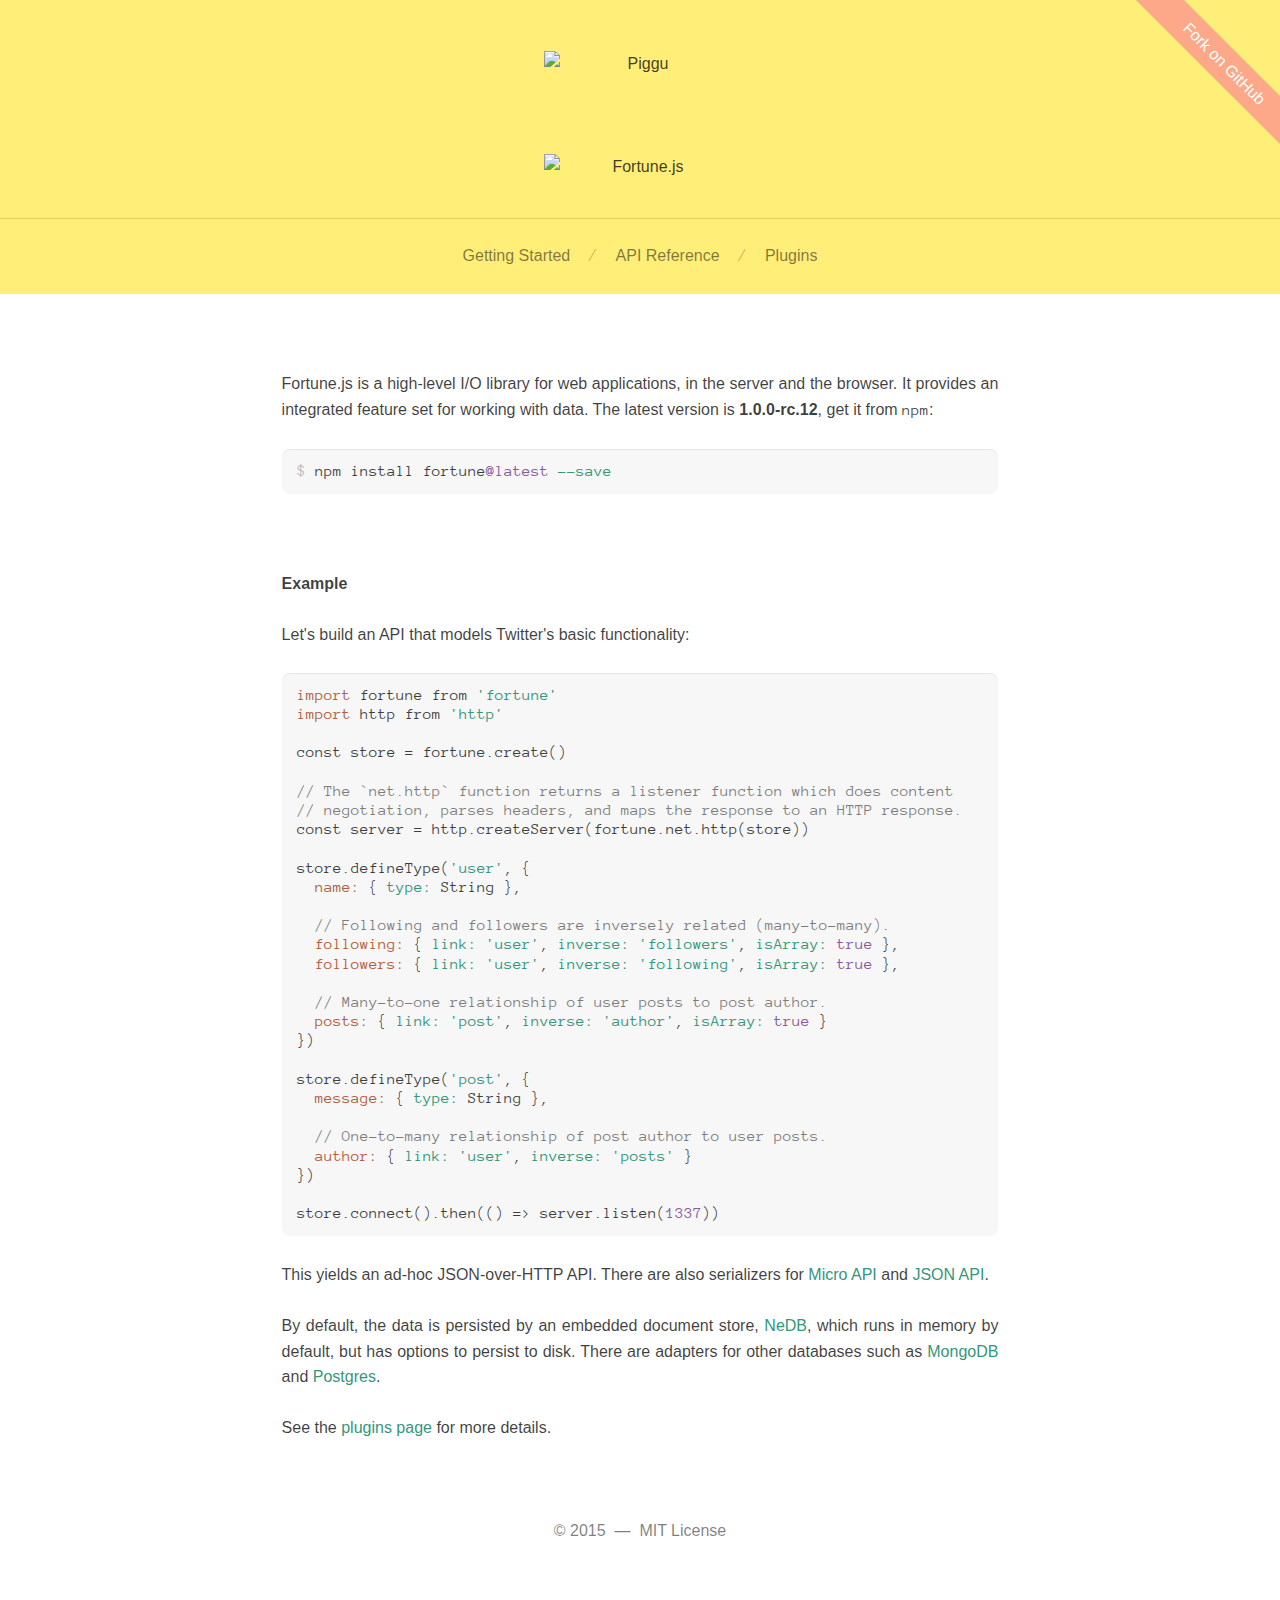
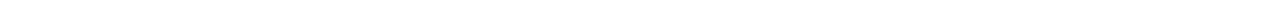
==== index.html @ f5ca9ce9 "Update website from deploy script." ====
<!DOCTYPE html><!--

This page is automatically generated. See:
https://github.com/fortunejs/fortune/tree/master/website

--><html lang="en"><head><title>Fortune.js</title><meta name="description" content="High-level I&#x2F;O library for web applications."><meta name="keywords" content="adapter,api,data,http,hypermedia,rest,serializer"><meta name="viewport" content="width=device-width,initial-scale=1"><meta charset="utf-8"><link rel="icon" href="./assets/piggu.png"><link rel="stylesheet" href="./assets/index.css"></head><body><header><a href="https://github.com/fortunejs/fortune" id="corner">Fork on GitHub</a> <a href="./"><img src="./assets/piggu.svg" alt="Piggu" class="emblem"></a> <a href="./"><img src="./assets/fortune_type.svg" alt="Fortune.js" class="logo-type"></a><nav><a href="./getting-started/">Getting Started</a><!--
        --><a href="./api/">API Reference</a><!--
        --><a href="./plugins/">Plugins</a></nav></header><article><p>Fortune.js is a high-level I/O library for web applications, in the server and the browser. It provides an integrated feature set for working with data. The latest version is <strong>1.0.0-rc.12</strong>, get it from <code>npm</code>:</p><pre class="install"><code>npm install fortune<span class="hljs-literal">@latest</span> <span class="hljs-string">--save</span></code></pre><h4>Example</h4><p>Let&#39;s build an API that models Twitter&#39;s basic functionality:</p><pre><code class="lang-js"><span class="hljs-keyword">import</span> fortune from <span class="hljs-string">'fortune'</span>
<span class="hljs-keyword">import</span> http from <span class="hljs-string">'http'</span>

const store = fortune.create()

<span class="hljs-comment">// The `net.http` function returns a listener function which does content</span>
<span class="hljs-comment">// negotiation, parses headers, and maps the response to an HTTP response.</span>
const server = http.createServer(fortune.net.http(store))

store.defineType(<span class="hljs-string">'user'</span>, {
<span class="hljs-label">  name:</span> { <span class="hljs-string">type:</span> String },

  <span class="hljs-comment">// Following and followers are inversely related (many-to-many).</span>
<span class="hljs-label">  following:</span> { <span class="hljs-string">link:</span> <span class="hljs-string">'user'</span>, <span class="hljs-string">inverse:</span> <span class="hljs-string">'followers'</span>, <span class="hljs-string">isArray:</span> <span class="hljs-literal">true</span> },
<span class="hljs-label">  followers:</span> { <span class="hljs-string">link:</span> <span class="hljs-string">'user'</span>, <span class="hljs-string">inverse:</span> <span class="hljs-string">'following'</span>, <span class="hljs-string">isArray:</span> <span class="hljs-literal">true</span> },

  <span class="hljs-comment">// Many-to-one relationship of user posts to post author.</span>
<span class="hljs-label">  posts:</span> { <span class="hljs-string">link:</span> <span class="hljs-string">'post'</span>, <span class="hljs-string">inverse:</span> <span class="hljs-string">'author'</span>, <span class="hljs-string">isArray:</span> <span class="hljs-literal">true</span> }
})

store.defineType(<span class="hljs-string">'post'</span>, {
<span class="hljs-label">  message:</span> { <span class="hljs-string">type:</span> String },

  <span class="hljs-comment">// One-to-many relationship of post author to user posts.</span>
<span class="hljs-label">  author:</span> { <span class="hljs-string">link:</span> <span class="hljs-string">'user'</span>, <span class="hljs-string">inverse:</span> <span class="hljs-string">'posts'</span> }
})

store.connect().then(() =&gt; server.listen(<span class="hljs-number">1337</span>))
</code></pre><p>This yields an ad-hoc JSON-over-HTTP API. There are also serializers for <a href="https://github.com/fortunejs/fortune-micro-api">Micro API</a> and <a href="https://github.com/fortunejs/fortune-json-api">JSON API</a>.</p><p>By default, the data is persisted by an embedded document store, <a href="https://github.com/louischatriot/nedb">NeDB</a>, which runs in memory by default, but has options to persist to disk. There are adapters for other databases such as <a href="https://github.com/fortunejs/fortune-mongodb">MongoDB</a> and <a href="https://github.com/fortunejs/fortune-postgres">Postgres</a>.</p><p>See the <a href="http://fortunejs.com/plugins/">plugins page</a> for more details.</p></article><footer><p>&copy; 2015 &nbsp;&mdash;&nbsp; <a href="https://raw.githubusercontent.com/fortunejs/fortune/master/LICENSE">MIT License</a></p></footer></body></html>
---- assets/index.css ----
html{box-sizing:border-box}*,:after,:before{box-sizing:inherit}
/*! normalize.css v3.0.3 | MIT License | github.com/necolas/normalize.css */html{font-family:sans-serif;-ms-text-size-adjust:100%;-webkit-text-size-adjust:100%}body{margin:0}article,aside,details,figcaption,figure,footer,header,hgroup,main,menu,nav,section,summary{display:block}audio,canvas,progress,video{display:inline-block;vertical-align:baseline}audio:not([controls]){display:none;height:0}[hidden],template{display:none}a{background-color:transparent}a:active,a:hover{outline:0}abbr[title]{border-bottom:1px dotted}b,strong{font-weight:700}dfn{font-style:italic}h1{font-size:2em;margin:.67em 0}mark{background:#ff0;color:#000}small{font-size:80%}sub,sup{font-size:75%;line-height:0;position:relative;vertical-align:baseline}sup{top:-.5em}sub{bottom:-.25em}img{border:0}svg:not(:root){overflow:hidden}figure{margin:1em 40px}hr{box-sizing:content-box;height:0}pre{overflow:auto}code,kbd,pre,samp{font-family:monospace;font-size:1em}button,input,optgroup,select,textarea{color:inherit;font:inherit;margin:0}button{overflow:visible}button,select{text-transform:none}button,html input[type=button],input[type=reset],input[type=submit]{-webkit-appearance:button;cursor:pointer}button[disabled],html input[disabled]{cursor:default}button::-moz-focus-inner,input::-moz-focus-inner{border:0;padding:0}input{line-height:normal}input[type=checkbox],input[type=radio]{box-sizing:border-box;padding:0}input[type=number]::-webkit-inner-spin-button,input[type=number]::-webkit-outer-spin-button{height:auto}input[type=search]{-webkit-appearance:textfield;box-sizing:content-box}input[type=search]::-webkit-search-cancel-button,input[type=search]::-webkit-search-decoration{-webkit-appearance:none}fieldset{border:1px solid silver;margin:0 2px;padding:.35em .625em .75em}legend{border:0;padding:0}textarea{overflow:auto}optgroup{font-weight:700}table{border-collapse:collapse;border-spacing:0}td,th{padding:0}@font-face{font-family:Muli;font-style:normal;font-weight:400;src:url(Muli.woff) format('woff')}@font-face{font-family:Muli;font-style:italic;font-weight:400;src:url(Muli-Italic.woff) format('woff')}@font-face{font-family:Muli;font-style:normal;font-weight:700;src:url(Muli-Bold.woff) format('woff')}@font-face{font-family:Muli;font-style:italic;font-weight:700;src:url(Muli-BoldItalic.woff) format('woff')}@font-face{font-family:Anonymous Pro;font-style:normal;font-weight:400;src:url(AnonymousPro.woff) format('woff')}.hljs-attribute,.hljs-built_in,.hljs-keyword,.hljs-label{color:#b55e3e}.hljs-literal,.hljs-number,.hljs-subst{color:#8b599e}.hljs-string{color:#36967b}.hljs-comment{color:#000;color:rgba(0,0,0,.5)}.api h6{color:#b55e3e;margin-top:-.53333em;padding-top:2.13333em;margin-bottom:.53333em;overflow:hidden}.api h6 em{text-decoration:underline}.api h6 span{position:relative;font-weight:400}.api h6 span:after{background-color:#000;background-color:rgba(0,0,0,.125);position:absolute;top:.8em;left:calc(100% + 1em * 2/3);width:1000em;height:1px;display:block;content:' '}.api h6 a{text-decoration:none;color:#b55e3e}.api h6 a:after{content:', '}.api h6 a:last-of-type:after{display:none}.api .arrow,.api .class{color:#36967b}.api .arrow{margin:0 .25em}.api .key{font-style:italic}.api .parameter{color:#8b599e}.api .return{color:#b55e3e}.api>hr{height:4.8em;border:0}.api>hr:last-of-type{display:none}body,html{width:100%;overflow-x:hidden;overflow-y:auto}body{background-color:#fff;font-family:Muli,sans-serif;font-size:1pc;color:#000;color:rgba(0,0,0,.75);line-height:1.6em}a{color:inherit;text-decoration:inherit}h1,h2,h3,h4,h5,h6{font-size:1em;margin:4.8em 0 1.6em}h1 a.anchor,h2 a.anchor,h3 a.anchor,h4 a.anchor,h5 a.anchor,h6 a.anchor{color:#000;color:rgba(0,0,0,.25);margin-left:.5em}ol,p,pre,table,ul{margin:0 0 1.6em}code,pre{font-family:Anonymous Pro,monospace}pre{padding:.8em .96em;background-color:#000;background-color:rgba(0,0,0,.03125);border-radius:.5em;box-shadow:inset 0 1px 0 rgba(0,0,0,.0625);line-height:1.2em}pre.install code:before{content:'$ ';color:#000;color:rgba(0,0,0,.25)}table{border-spacing:0;border-collapse:collapse;position:relative;box-shadow:0 1px 0 rgba(0,0,0,.0625) inset;width:100%}table td,table th{padding:.53333em 1.06667em}table th{-webkit-hyphens:none;-moz-hyphens:none;-ms-hyphens:none;hyphens:none;white-space:nowrap;background-color:#000;background-color:rgba(0,0,0,.03125)}tbody code{background:none;padding:0}tbody tr:nth-of-type(2n){background-color:#000;background-color:rgba(0,0,0,.03125)}section{max-width:48em;margin:0 auto;position:relative}section:after{content:' ';display:block;clear:both}header{background-color:#fe7;text-align:center;padding-top:3.2em}header>a{width:12em}header .emblem,header>a{display:block;margin:0 auto}header .emblem{height:6.4em;padding-bottom:1.2em}header .logo-type{display:block;height:1.6em;margin:0 auto 2.4em}header nav{position:relative;padding:1.6em}header nav:before{display:block;content:' ';position:absolute;top:0;left:0;height:1px;width:100%;background-color:#000;background-color:rgba(0,0,0,.125)}header nav a{color:#000;color:rgba(0,0,0,.5)}header nav a:after{content:'⁄';margin-right:1.33333em;padding-left:1.33333em;color:#000;color:rgba(0,0,0,.25)}header nav a:last-of-type:after{display:none}article{max-width:48em;margin:4.8em auto;padding:0 1.6em;text-align:justify;-webkit-hyphens:auto;-moz-hyphens:auto;-ms-hyphens:auto;hyphens:auto}article a{color:#36967b}footer{text-align:center;max-width:48em;position:relative;margin:4.8em auto;color:#000;color:rgba(0,0,0,.5)}footer p{margin:0}#corner{position:absolute;top:-2.13333em;right:-7.07109em;-webkit-transform:rotate(45deg);-ms-transform:rotate(45deg);transform:rotate(45deg);-webkit-transform-origin:0 0;-ms-transform-origin:0 0;transform-origin:0 0;width:15.2em;line-height:2.13333em;text-align:center;display:block;background-color:#fca889;color:#fff}@media screen and (max-width:800px){body{font-size:14px}header{background-color:#fe7;text-align:center;padding-top:2.4em}header nav{padding:1.2em 1.6em}header nav a:after{margin-right:.66667em;padding-left:.66667em}article{margin:2.4em auto}h1,h2,h3,h4,h5,h6{margin-top:4em}footer{margin:4em auto}.api>hr{height:2.4em}#corner{display:none}}
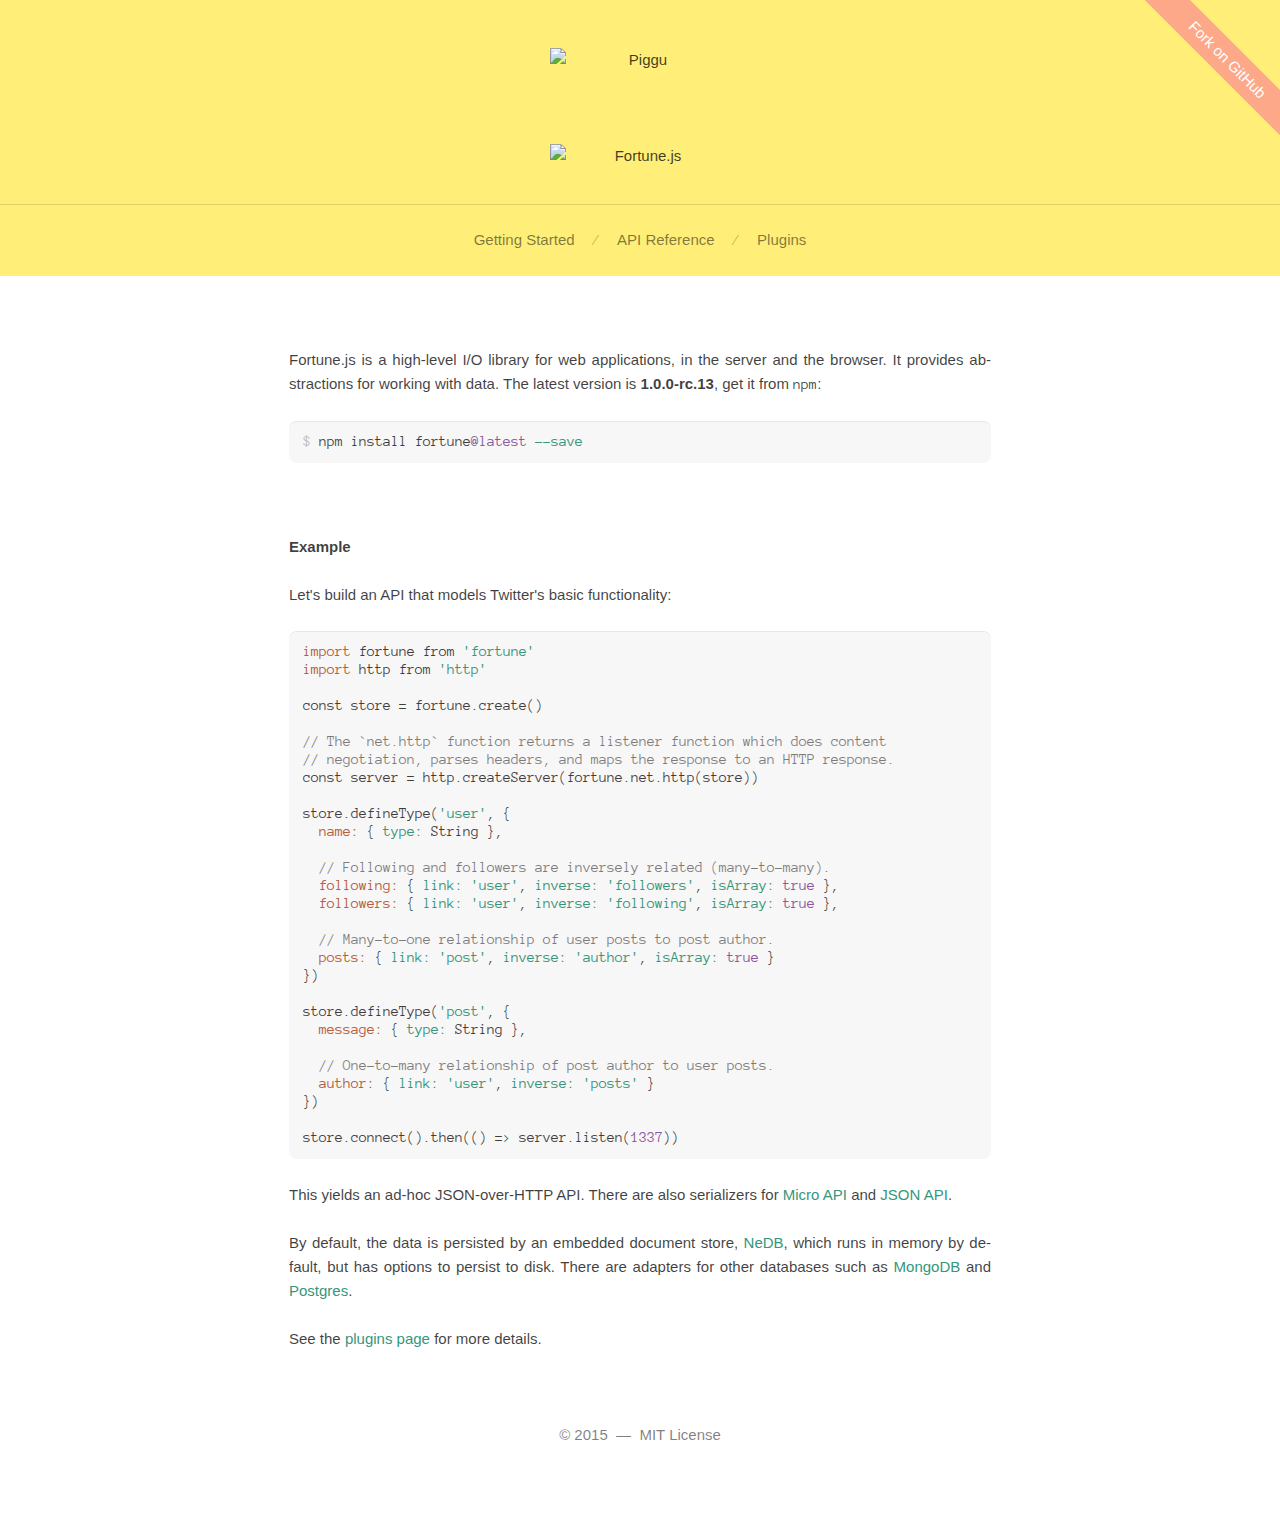
==== commit 903b45d5: "Update website from deploy script." ====
--- a/index.html
+++ b/index.html
@@ -5,7 +5,7 @@
 
 --><html lang="en"><head><title>Fortune.js</title><meta name="description" content="High-level I&#x2F;O library for web applications."><meta name="keywords" content="adapter,api,data,http,hypermedia,rest,serializer"><meta name="viewport" content="width=device-width,initial-scale=1"><meta charset="utf-8"><link rel="icon" href="./assets/piggu.png"><link rel="stylesheet" href="./assets/index.css"></head><body><header><a href="https://github.com/fortunejs/fortune" id="corner">Fork on GitHub</a> <a href="./"><img src="./assets/piggu.svg" alt="Piggu" class="emblem"></a> <a href="./"><img src="./assets/fortune_type.svg" alt="Fortune.js" class="logo-type"></a><nav><a href="./getting-started/">Getting Started</a><!--
         --><a href="./api/">API Reference</a><!--
-        --><a href="./plugins/">Plugins</a></nav></header><article><p>Fortune.js is a high-level I/O library for web applications, in the server and the browser. It provides an integrated feature set for working with data. The latest version is <strong>1.0.0-rc.12</strong>, get it from <code>npm</code>:</p><pre class="install"><code>npm install fortune<span class="hljs-literal">@latest</span> <span class="hljs-string">--save</span></code></pre><h4>Example</h4><p>Let&#39;s build an API that models Twitter&#39;s basic functionality:</p><pre><code class="lang-js"><span class="hljs-keyword">import</span> fortune from <span class="hljs-string">'fortune'</span>
+        --><a href="./plugins/">Plugins</a></nav></header><article><p>Fortune.js is a high-level I/O library for web applications, in the server and the browser. It provides abstractions for working with data. The latest version is <strong>1.0.0-rc.13</strong>, get it from <code>npm</code>:</p><pre class="install"><code>npm install fortune<span class="hljs-literal">@latest</span> <span class="hljs-string">--save</span></code></pre><h4>Example</h4><p>Let&#39;s build an API that models Twitter&#39;s basic functionality:</p><pre><code class="lang-js"><span class="hljs-keyword">import</span> fortune from <span class="hljs-string">'fortune'</span>
 <span class="hljs-keyword">import</span> http from <span class="hljs-string">'http'</span>
 
 const store = fortune.create()
--- a/assets/index.css
+++ b/assets/index.css
@@ -1,2 +1,2 @@
 html{box-sizing:border-box}*,:after,:before{box-sizing:inherit}
-/*! normalize.css v3.0.3 | MIT License | github.com/necolas/normalize.css */html{font-family:sans-serif;-ms-text-size-adjust:100%;-webkit-text-size-adjust:100%}body{margin:0}article,aside,details,figcaption,figure,footer,header,hgroup,main,menu,nav,section,summary{display:block}audio,canvas,progress,video{display:inline-block;vertical-align:baseline}audio:not([controls]){display:none;height:0}[hidden],template{display:none}a{background-color:transparent}a:active,a:hover{outline:0}abbr[title]{border-bottom:1px dotted}b,strong{font-weight:700}dfn{font-style:italic}h1{font-size:2em;margin:.67em 0}mark{background:#ff0;color:#000}small{font-size:80%}sub,sup{font-size:75%;line-height:0;position:relative;vertical-align:baseline}sup{top:-.5em}sub{bottom:-.25em}img{border:0}svg:not(:root){overflow:hidden}figure{margin:1em 40px}hr{box-sizing:content-box;height:0}pre{overflow:auto}code,kbd,pre,samp{font-family:monospace;font-size:1em}button,input,optgroup,select,textarea{color:inherit;font:inherit;margin:0}button{overflow:visible}button,select{text-transform:none}button,html input[type=button],input[type=reset],input[type=submit]{-webkit-appearance:button;cursor:pointer}button[disabled],html input[disabled]{cursor:default}button::-moz-focus-inner,input::-moz-focus-inner{border:0;padding:0}input{line-height:normal}input[type=checkbox],input[type=radio]{box-sizing:border-box;padding:0}input[type=number]::-webkit-inner-spin-button,input[type=number]::-webkit-outer-spin-button{height:auto}input[type=search]{-webkit-appearance:textfield;box-sizing:content-box}input[type=search]::-webkit-search-cancel-button,input[type=search]::-webkit-search-decoration{-webkit-appearance:none}fieldset{border:1px solid silver;margin:0 2px;padding:.35em .625em .75em}legend{border:0;padding:0}textarea{overflow:auto}optgroup{font-weight:700}table{border-collapse:collapse;border-spacing:0}td,th{padding:0}@font-face{font-family:Muli;font-style:normal;font-weight:400;src:url(Muli.woff) format('woff')}@font-face{font-family:Muli;font-style:italic;font-weight:400;src:url(Muli-Italic.woff) format('woff')}@font-face{font-family:Muli;font-style:normal;font-weight:700;src:url(Muli-Bold.woff) format('woff')}@font-face{font-family:Muli;font-style:italic;font-weight:700;src:url(Muli-BoldItalic.woff) format('woff')}@font-face{font-family:Anonymous Pro;font-style:normal;font-weight:400;src:url(AnonymousPro.woff) format('woff')}.hljs-attribute,.hljs-built_in,.hljs-keyword,.hljs-label{color:#b55e3e}.hljs-literal,.hljs-number,.hljs-subst{color:#8b599e}.hljs-string{color:#36967b}.hljs-comment{color:#000;color:rgba(0,0,0,.5)}.api h6{color:#b55e3e;margin-top:-.53333em;padding-top:2.13333em;margin-bottom:.53333em;overflow:hidden}.api h6 em{text-decoration:underline}.api h6 span{position:relative;font-weight:400}.api h6 span:after{background-color:#000;background-color:rgba(0,0,0,.125);position:absolute;top:.8em;left:calc(100% + 1em * 2/3);width:1000em;height:1px;display:block;content:' '}.api h6 a{text-decoration:none;color:#b55e3e}.api h6 a:after{content:', '}.api h6 a:last-of-type:after{display:none}.api .arrow,.api .class{color:#36967b}.api .arrow{margin:0 .25em}.api .key{font-style:italic}.api .parameter{color:#8b599e}.api .return{color:#b55e3e}.api>hr{height:4.8em;border:0}.api>hr:last-of-type{display:none}body,html{width:100%;overflow-x:hidden;overflow-y:auto}body{background-color:#fff;font-family:Muli,sans-serif;font-size:1pc;color:#000;color:rgba(0,0,0,.75);line-height:1.6em}a{color:inherit;text-decoration:inherit}h1,h2,h3,h4,h5,h6{font-size:1em;margin:4.8em 0 1.6em}h1 a.anchor,h2 a.anchor,h3 a.anchor,h4 a.anchor,h5 a.anchor,h6 a.anchor{color:#000;color:rgba(0,0,0,.25);margin-left:.5em}ol,p,pre,table,ul{margin:0 0 1.6em}code,pre{font-family:Anonymous Pro,monospace}pre{padding:.8em .96em;background-color:#000;background-color:rgba(0,0,0,.03125);border-radius:.5em;box-shadow:inset 0 1px 0 rgba(0,0,0,.0625);line-height:1.2em}pre.install code:before{content:'$ ';color:#000;color:rgba(0,0,0,.25)}table{border-spacing:0;border-collapse:collapse;position:relative;box-shadow:0 1px 0 rgba(0,0,0,.0625) inset;width:100%}table td,table th{padding:.53333em 1.06667em}table th{-webkit-hyphens:none;-moz-hyphens:none;-ms-hyphens:none;hyphens:none;white-space:nowrap;background-color:#000;background-color:rgba(0,0,0,.03125)}tbody code{background:none;padding:0}tbody tr:nth-of-type(2n){background-color:#000;background-color:rgba(0,0,0,.03125)}section{max-width:48em;margin:0 auto;position:relative}section:after{content:' ';display:block;clear:both}header{background-color:#fe7;text-align:center;padding-top:3.2em}header>a{width:12em}header .emblem,header>a{display:block;margin:0 auto}header .emblem{height:6.4em;padding-bottom:1.2em}header .logo-type{display:block;height:1.6em;margin:0 auto 2.4em}header nav{position:relative;padding:1.6em}header nav:before{display:block;content:' ';position:absolute;top:0;left:0;height:1px;width:100%;background-color:#000;background-color:rgba(0,0,0,.125)}header nav a{color:#000;color:rgba(0,0,0,.5)}header nav a:after{content:'⁄';margin-right:1.33333em;padding-left:1.33333em;color:#000;color:rgba(0,0,0,.25)}header nav a:last-of-type:after{display:none}article{max-width:48em;margin:4.8em auto;padding:0 1.6em;text-align:justify;-webkit-hyphens:auto;-moz-hyphens:auto;-ms-hyphens:auto;hyphens:auto}article a{color:#36967b}footer{text-align:center;max-width:48em;position:relative;margin:4.8em auto;color:#000;color:rgba(0,0,0,.5)}footer p{margin:0}#corner{position:absolute;top:-2.13333em;right:-7.07109em;-webkit-transform:rotate(45deg);-ms-transform:rotate(45deg);transform:rotate(45deg);-webkit-transform-origin:0 0;-ms-transform-origin:0 0;transform-origin:0 0;width:15.2em;line-height:2.13333em;text-align:center;display:block;background-color:#fca889;color:#fff}@media screen and (max-width:800px){body{font-size:14px}header{background-color:#fe7;text-align:center;padding-top:2.4em}header nav{padding:1.2em 1.6em}header nav a:after{margin-right:.66667em;padding-left:.66667em}article{margin:2.4em auto}h1,h2,h3,h4,h5,h6{margin-top:4em}footer{margin:4em auto}.api>hr{height:2.4em}#corner{display:none}}+/*! normalize.css v3.0.3 | MIT License | github.com/necolas/normalize.css */html{font-family:sans-serif;-ms-text-size-adjust:100%;-webkit-text-size-adjust:100%}body{margin:0}article,aside,details,figcaption,figure,footer,header,hgroup,main,menu,nav,section,summary{display:block}audio,canvas,progress,video{display:inline-block;vertical-align:baseline}audio:not([controls]){display:none;height:0}[hidden],template{display:none}a{background-color:transparent}a:active,a:hover{outline:0}abbr[title]{border-bottom:1px dotted}b,strong{font-weight:700}dfn{font-style:italic}h1{font-size:2em;margin:.67em 0}mark{background:#ff0;color:#000}small{font-size:80%}sub,sup{font-size:75%;line-height:0;position:relative;vertical-align:baseline}sup{top:-.5em}sub{bottom:-.25em}img{border:0}svg:not(:root){overflow:hidden}figure{margin:1em 40px}hr{box-sizing:content-box;height:0}pre{overflow:auto}code,kbd,pre,samp{font-family:monospace;font-size:1em}button,input,optgroup,select,textarea{color:inherit;font:inherit;margin:0}button{overflow:visible}button,select{text-transform:none}button,html input[type=button],input[type=reset],input[type=submit]{-webkit-appearance:button;cursor:pointer}button[disabled],html input[disabled]{cursor:default}button::-moz-focus-inner,input::-moz-focus-inner{border:0;padding:0}input{line-height:normal}input[type=checkbox],input[type=radio]{box-sizing:border-box;padding:0}input[type=number]::-webkit-inner-spin-button,input[type=number]::-webkit-outer-spin-button{height:auto}input[type=search]{-webkit-appearance:textfield;box-sizing:content-box}input[type=search]::-webkit-search-cancel-button,input[type=search]::-webkit-search-decoration{-webkit-appearance:none}fieldset{border:1px solid silver;margin:0 2px;padding:.35em .625em .75em}legend{border:0;padding:0}textarea{overflow:auto}optgroup{font-weight:700}table{border-collapse:collapse;border-spacing:0}td,th{padding:0}@font-face{font-family:Muli;font-style:normal;font-weight:400;src:url(Muli.woff) format('woff')}@font-face{font-family:Muli;font-style:italic;font-weight:400;src:url(Muli-Italic.woff) format('woff')}@font-face{font-family:Muli;font-style:normal;font-weight:700;src:url(Muli-Bold.woff) format('woff')}@font-face{font-family:Muli;font-style:italic;font-weight:700;src:url(Muli-BoldItalic.woff) format('woff')}@font-face{font-family:Anonymous Pro;font-style:normal;font-weight:400;src:url(AnonymousPro.woff) format('woff')}.hljs-attribute,.hljs-built_in,.hljs-keyword,.hljs-label{color:#b55e3e}.hljs-literal,.hljs-number,.hljs-subst{color:#8b599e}.hljs-string{color:#36967b}.hljs-comment{color:#000;color:rgba(0,0,0,.5)}.api h6{color:#b55e3e;margin-top:-.53333em;padding-top:2.13333em;margin-bottom:.53333em;overflow:hidden}.api h6:first-of-type{margin-top:0;padding-top:0}.api h6 em{text-decoration:underline}.api h6 span{position:relative;font-weight:400}.api h6 span:after{background-color:#000;background-color:rgba(0,0,0,.125);position:absolute;top:.8em;left:calc(100% + 1em * 2/3);width:1000em;height:1px;display:block;content:' '}.api h6 a{text-decoration:none;color:#b55e3e}.api h6 a:after{content:', '}.api h6 a:last-of-type:after{display:none}.api .arrow,.api .class{color:#36967b}.api .arrow{margin:0 .25em}.api .key{font-style:italic}.api .parameter{color:#8b599e}.api .return{color:#b55e3e}.api>hr{height:4.8em;border:0}.api>hr:last-of-type{display:none}body,html{width:100%;overflow-x:hidden;overflow-y:auto}body{background-color:#fff;font-family:Muli,sans-serif;font-size:15px;color:#000;color:rgba(0,0,0,.75);line-height:1.6em}a{color:inherit;text-decoration:inherit}h1,h2,h3,h4,h5,h6{font-size:1em;margin:4.8em 0 1.6em}h1 a.anchor,h2 a.anchor,h3 a.anchor,h4 a.anchor,h5 a.anchor,h6 a.anchor{color:#000;color:rgba(0,0,0,.25);margin-left:.5em}ol,p,pre,table,ul{margin:0 0 1.6em}code,pre{font-family:Anonymous Pro,monospace}pre{padding:.8em .96em;background-color:#000;background-color:rgba(0,0,0,.03125);border-radius:.5em;box-shadow:inset 0 1px 0 rgba(0,0,0,.0625);line-height:1.2em}pre.install code:before{content:'$ ';color:#000;color:rgba(0,0,0,.25)}table{border-spacing:0;border-collapse:collapse;position:relative;box-shadow:0 1px 0 rgba(0,0,0,.0625) inset;width:100%}table td,table th{padding:.53333em 1.06667em}table th{-webkit-hyphens:none;-moz-hyphens:none;-ms-hyphens:none;hyphens:none;white-space:nowrap;background-color:#000;background-color:rgba(0,0,0,.03125)}tbody code{background:none;padding:0}tbody tr:nth-of-type(2n){background-color:#000;background-color:rgba(0,0,0,.03125)}section{max-width:50em;margin:0 auto;position:relative}section:after{content:' ';display:block;clear:both}header{background-color:#fe7;text-align:center;padding-top:3.2em}header>a{width:12em}header .emblem,header>a{display:block;margin:0 auto}header .emblem{height:6.4em;padding-bottom:1.2em}header .logo-type{display:block;height:1.6em;margin:0 auto 2.4em}header nav{position:relative;padding:1.6em}header nav:before{display:block;content:' ';position:absolute;top:0;left:0;height:1px;width:100%;background-color:#000;background-color:rgba(0,0,0,.125)}header nav a{color:#000;color:rgba(0,0,0,.5)}header nav a:after{content:'⁄';margin-right:1.33333em;padding-left:1.33333em;color:#000;color:rgba(0,0,0,.25)}header nav a:last-of-type:after{display:none}article{max-width:50em;margin:4.8em auto;padding:0 1.6em;text-align:justify;-webkit-hyphens:auto;-moz-hyphens:auto;-ms-hyphens:auto;hyphens:auto}article a{color:#36967b}footer{text-align:center;max-width:50em;position:relative;margin:4.8em auto;color:#000;color:rgba(0,0,0,.5)}footer p{margin:0}#corner{position:absolute;top:-2.13333em;right:-7.07109em;-webkit-transform:rotate(45deg);-ms-transform:rotate(45deg);transform:rotate(45deg);-webkit-transform-origin:0 0;-ms-transform-origin:0 0;transform-origin:0 0;width:15.2em;line-height:2.13333em;text-align:center;display:block;background-color:#fca889;color:#fff}@media screen and (max-width:800px){body{font-size:9pt}header{background-color:#fe7;text-align:center;padding-top:2.4em}header nav{padding:1.2em 1.6em}header nav a:after{margin-right:.66667em;padding-left:.66667em}article{margin:2.4em auto}h1,h2,h3,h4,h5,h6{margin-top:4em}footer{margin:4em auto}.api>hr{height:2.4em}#corner{display:none}}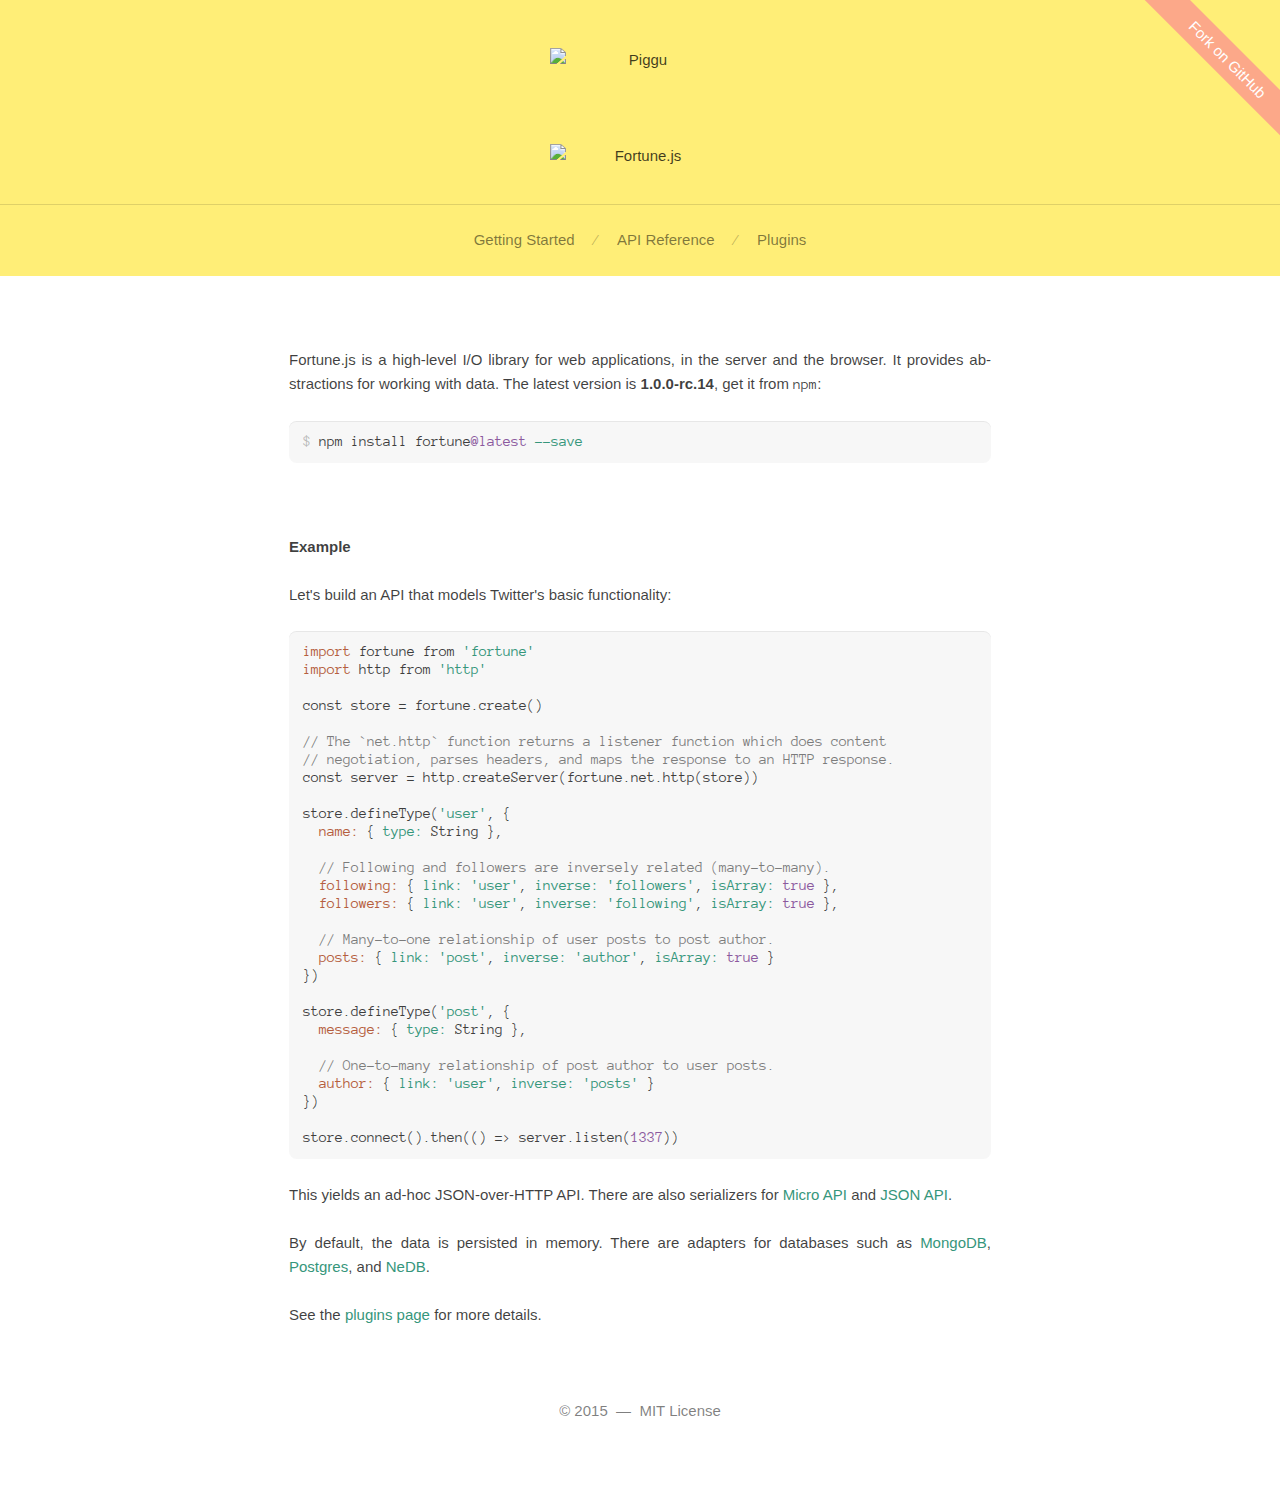
==== commit c26ecb34: "Update website from deploy script." ====
--- a/index.html
+++ b/index.html
@@ -5,7 +5,7 @@
 
 --><html lang="en"><head><title>Fortune.js</title><meta name="description" content="High-level I&#x2F;O library for web applications."><meta name="keywords" content="adapter,api,data,http,hypermedia,rest,serializer"><meta name="viewport" content="width=device-width,initial-scale=1"><meta charset="utf-8"><link rel="icon" href="./assets/piggu.png"><link rel="stylesheet" href="./assets/index.css"></head><body><header><a href="https://github.com/fortunejs/fortune" id="corner">Fork on GitHub</a> <a href="./"><img src="./assets/piggu.svg" alt="Piggu" class="emblem"></a> <a href="./"><img src="./assets/fortune_type.svg" alt="Fortune.js" class="logo-type"></a><nav><a href="./getting-started/">Getting Started</a><!--
         --><a href="./api/">API Reference</a><!--
-        --><a href="./plugins/">Plugins</a></nav></header><article><p>Fortune.js is a high-level I/O library for web applications, in the server and the browser. It provides abstractions for working with data. The latest version is <strong>1.0.0-rc.13</strong>, get it from <code>npm</code>:</p><pre class="install"><code>npm install fortune<span class="hljs-literal">@latest</span> <span class="hljs-string">--save</span></code></pre><h4>Example</h4><p>Let&#39;s build an API that models Twitter&#39;s basic functionality:</p><pre><code class="lang-js"><span class="hljs-keyword">import</span> fortune from <span class="hljs-string">'fortune'</span>
+        --><a href="./plugins/">Plugins</a></nav></header><article><p>Fortune.js is a high-level I/O library for web applications, in the server and the browser. It provides abstractions for working with data. The latest version is <strong>1.0.0-rc.14</strong>, get it from <code>npm</code>:</p><pre class="install"><code>npm install fortune<span class="hljs-literal">@latest</span> <span class="hljs-string">--save</span></code></pre><h4>Example</h4><p>Let&#39;s build an API that models Twitter&#39;s basic functionality:</p><pre><code class="lang-js"><span class="hljs-keyword">import</span> fortune from <span class="hljs-string">'fortune'</span>
 <span class="hljs-keyword">import</span> http from <span class="hljs-string">'http'</span>
 
 const store = fortune.create()
@@ -33,4 +33,4 @@
 })
 
 store.connect().then(() =&gt; server.listen(<span class="hljs-number">1337</span>))
-</code></pre><p>This yields an ad-hoc JSON-over-HTTP API. There are also serializers for <a href="https://github.com/fortunejs/fortune-micro-api">Micro API</a> and <a href="https://github.com/fortunejs/fortune-json-api">JSON API</a>.</p><p>By default, the data is persisted by an embedded document store, <a href="https://github.com/louischatriot/nedb">NeDB</a>, which runs in memory by default, but has options to persist to disk. There are adapters for other databases such as <a href="https://github.com/fortunejs/fortune-mongodb">MongoDB</a> and <a href="https://github.com/fortunejs/fortune-postgres">Postgres</a>.</p><p>See the <a href="http://fortunejs.com/plugins/">plugins page</a> for more details.</p></article><footer><p>&copy; 2015 &nbsp;&mdash;&nbsp; <a href="https://raw.githubusercontent.com/fortunejs/fortune/master/LICENSE">MIT License</a></p></footer></body></html>+</code></pre><p>This yields an ad-hoc JSON-over-HTTP API. There are also serializers for <a href="https://github.com/fortunejs/fortune-micro-api">Micro API</a> and <a href="https://github.com/fortunejs/fortune-json-api">JSON API</a>.</p><p>By default, the data is persisted in memory. There are adapters for databases such as <a href="https://github.com/fortunejs/fortune-mongodb">MongoDB</a>, <a href="https://github.com/fortunejs/fortune-postgres">Postgres</a>, and <a href="https://github.com/fortunejs/fortune-nedb">NeDB</a>.</p><p>See the <a href="http://fortunejs.com/plugins/">plugins page</a> for more details.</p></article><footer><p>&copy; 2015 &nbsp;&mdash;&nbsp; <a href="https://raw.githubusercontent.com/fortunejs/fortune/master/LICENSE">MIT License</a></p></footer></body></html>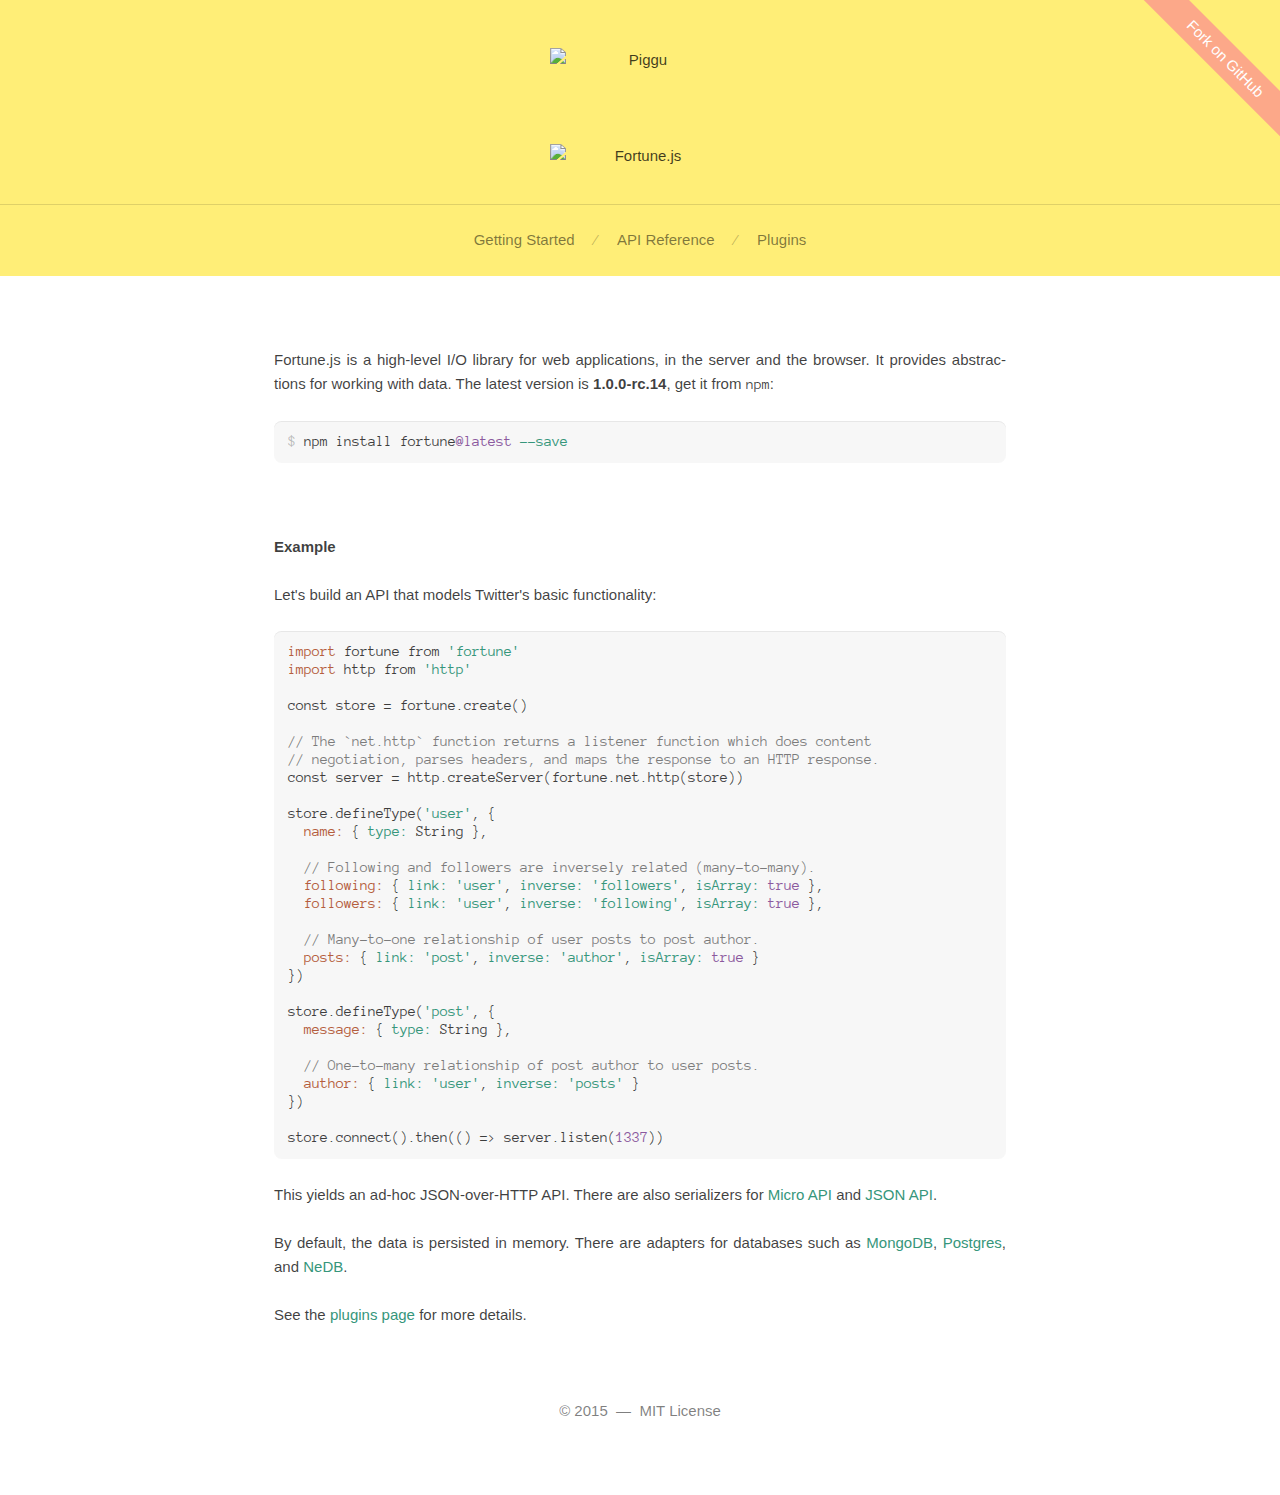
==== commit 49aaed6b: "Update website from deploy script." ====
--- a/index.html
+++ b/index.html
@@ -3,7 +3,7 @@
 This page is automatically generated. See:
 https://github.com/fortunejs/fortune/tree/master/website
 
---><html lang="en"><head><title>Fortune.js</title><meta name="description" content="High-level I&#x2F;O library for web applications."><meta name="keywords" content="adapter,api,data,http,hypermedia,rest,serializer"><meta name="viewport" content="width=device-width,initial-scale=1"><meta charset="utf-8"><link rel="icon" href="./assets/piggu.png"><link rel="stylesheet" href="./assets/index.css"></head><body><header><a href="https://github.com/fortunejs/fortune" id="corner">Fork on GitHub</a> <a href="./"><img src="./assets/piggu.svg" alt="Piggu" class="emblem"></a> <a href="./"><img src="./assets/fortune_type.svg" alt="Fortune.js" class="logo-type"></a><nav><a href="./getting-started/">Getting Started</a><!--
+--><html lang="en"><head><title>Fortune.js</title><meta name="description" content="High-level I&#x2F;O library for web applications."><meta name="keywords" content="adapter,api,data,http,hypermedia,rest,serializer"><meta name="viewport" content="width=device-width,initial-scale=1"><meta charset="utf-8"><link rel="icon" href="./assets/piggu.png"><link rel="stylesheet" href="./assets/index.css"></head><body><header><a href="https://github.com/fortunejs/fortune" id="corner"><span>Fork on</span> GitHub</a> <a href="./"><img src="./assets/piggu.svg" alt="Piggu" class="emblem"></a> <a href="./"><img src="./assets/fortune_type.svg" alt="Fortune.js" class="logo-type"></a><nav><a href="./getting-started/">Getting Started</a><!--
         --><a href="./api/">API Reference</a><!--
         --><a href="./plugins/">Plugins</a></nav></header><article><p>Fortune.js is a high-level I/O library for web applications, in the server and the browser. It provides abstractions for working with data. The latest version is <strong>1.0.0-rc.14</strong>, get it from <code>npm</code>:</p><pre class="install"><code>npm install fortune<span class="hljs-literal">@latest</span> <span class="hljs-string">--save</span></code></pre><h4>Example</h4><p>Let&#39;s build an API that models Twitter&#39;s basic functionality:</p><pre><code class="lang-js"><span class="hljs-keyword">import</span> fortune from <span class="hljs-string">'fortune'</span>
 <span class="hljs-keyword">import</span> http from <span class="hljs-string">'http'</span>
--- a/assets/index.css
+++ b/assets/index.css
@@ -1,2 +1,2 @@
 html{box-sizing:border-box}*,:after,:before{box-sizing:inherit}
-/*! normalize.css v3.0.3 | MIT License | github.com/necolas/normalize.css */html{font-family:sans-serif;-ms-text-size-adjust:100%;-webkit-text-size-adjust:100%}body{margin:0}article,aside,details,figcaption,figure,footer,header,hgroup,main,menu,nav,section,summary{display:block}audio,canvas,progress,video{display:inline-block;vertical-align:baseline}audio:not([controls]){display:none;height:0}[hidden],template{display:none}a{background-color:transparent}a:active,a:hover{outline:0}abbr[title]{border-bottom:1px dotted}b,strong{font-weight:700}dfn{font-style:italic}h1{font-size:2em;margin:.67em 0}mark{background:#ff0;color:#000}small{font-size:80%}sub,sup{font-size:75%;line-height:0;position:relative;vertical-align:baseline}sup{top:-.5em}sub{bottom:-.25em}img{border:0}svg:not(:root){overflow:hidden}figure{margin:1em 40px}hr{box-sizing:content-box;height:0}pre{overflow:auto}code,kbd,pre,samp{font-family:monospace;font-size:1em}button,input,optgroup,select,textarea{color:inherit;font:inherit;margin:0}button{overflow:visible}button,select{text-transform:none}button,html input[type=button],input[type=reset],input[type=submit]{-webkit-appearance:button;cursor:pointer}button[disabled],html input[disabled]{cursor:default}button::-moz-focus-inner,input::-moz-focus-inner{border:0;padding:0}input{line-height:normal}input[type=checkbox],input[type=radio]{box-sizing:border-box;padding:0}input[type=number]::-webkit-inner-spin-button,input[type=number]::-webkit-outer-spin-button{height:auto}input[type=search]{-webkit-appearance:textfield;box-sizing:content-box}input[type=search]::-webkit-search-cancel-button,input[type=search]::-webkit-search-decoration{-webkit-appearance:none}fieldset{border:1px solid silver;margin:0 2px;padding:.35em .625em .75em}legend{border:0;padding:0}textarea{overflow:auto}optgroup{font-weight:700}table{border-collapse:collapse;border-spacing:0}td,th{padding:0}@font-face{font-family:Muli;font-style:normal;font-weight:400;src:url(Muli.woff) format('woff')}@font-face{font-family:Muli;font-style:italic;font-weight:400;src:url(Muli-Italic.woff) format('woff')}@font-face{font-family:Muli;font-style:normal;font-weight:700;src:url(Muli-Bold.woff) format('woff')}@font-face{font-family:Muli;font-style:italic;font-weight:700;src:url(Muli-BoldItalic.woff) format('woff')}@font-face{font-family:Anonymous Pro;font-style:normal;font-weight:400;src:url(AnonymousPro.woff) format('woff')}.hljs-attribute,.hljs-built_in,.hljs-keyword,.hljs-label{color:#b55e3e}.hljs-literal,.hljs-number,.hljs-subst{color:#8b599e}.hljs-string{color:#36967b}.hljs-comment{color:#000;color:rgba(0,0,0,.5)}.api h6{color:#b55e3e;margin-top:-.53333em;padding-top:2.13333em;margin-bottom:.53333em;overflow:hidden}.api h6:first-of-type{margin-top:0;padding-top:0}.api h6 em{text-decoration:underline}.api h6 span{position:relative;font-weight:400}.api h6 span:after{background-color:#000;background-color:rgba(0,0,0,.125);position:absolute;top:.8em;left:calc(100% + 1em * 2/3);width:1000em;height:1px;display:block;content:' '}.api h6 a{text-decoration:none;color:#b55e3e}.api h6 a:after{content:', '}.api h6 a:last-of-type:after{display:none}.api .arrow,.api .class{color:#36967b}.api .arrow{margin:0 .25em}.api .key{font-style:italic}.api .parameter{color:#8b599e}.api .return{color:#b55e3e}.api>hr{height:4.8em;border:0}.api>hr:last-of-type{display:none}body,html{width:100%;overflow-x:hidden;overflow-y:auto}body{background-color:#fff;font-family:Muli,sans-serif;font-size:15px;color:#000;color:rgba(0,0,0,.75);line-height:1.6em}a{color:inherit;text-decoration:inherit}h1,h2,h3,h4,h5,h6{font-size:1em;margin:4.8em 0 1.6em}h1 a.anchor,h2 a.anchor,h3 a.anchor,h4 a.anchor,h5 a.anchor,h6 a.anchor{color:#000;color:rgba(0,0,0,.25);margin-left:.5em}ol,p,pre,table,ul{margin:0 0 1.6em}code,pre{font-family:Anonymous Pro,monospace}pre{padding:.8em .96em;background-color:#000;background-color:rgba(0,0,0,.03125);border-radius:.5em;box-shadow:inset 0 1px 0 rgba(0,0,0,.0625);line-height:1.2em}pre.install code:before{content:'$ ';color:#000;color:rgba(0,0,0,.25)}table{border-spacing:0;border-collapse:collapse;position:relative;box-shadow:0 1px 0 rgba(0,0,0,.0625) inset;width:100%}table td,table th{padding:.53333em 1.06667em}table th{-webkit-hyphens:none;-moz-hyphens:none;-ms-hyphens:none;hyphens:none;white-space:nowrap;background-color:#000;background-color:rgba(0,0,0,.03125)}tbody code{background:none;padding:0}tbody tr:nth-of-type(2n){background-color:#000;background-color:rgba(0,0,0,.03125)}section{max-width:50em;margin:0 auto;position:relative}section:after{content:' ';display:block;clear:both}header{background-color:#fe7;text-align:center;padding-top:3.2em}header>a{width:12em}header .emblem,header>a{display:block;margin:0 auto}header .emblem{height:6.4em;padding-bottom:1.2em}header .logo-type{display:block;height:1.6em;margin:0 auto 2.4em}header nav{position:relative;padding:1.6em}header nav:before{display:block;content:' ';position:absolute;top:0;left:0;height:1px;width:100%;background-color:#000;background-color:rgba(0,0,0,.125)}header nav a{color:#000;color:rgba(0,0,0,.5)}header nav a:after{content:'⁄';margin-right:1.33333em;padding-left:1.33333em;color:#000;color:rgba(0,0,0,.25)}header nav a:last-of-type:after{display:none}article{max-width:50em;margin:4.8em auto;padding:0 1.6em;text-align:justify;-webkit-hyphens:auto;-moz-hyphens:auto;-ms-hyphens:auto;hyphens:auto}article a{color:#36967b}footer{text-align:center;max-width:50em;position:relative;margin:4.8em auto;color:#000;color:rgba(0,0,0,.5)}footer p{margin:0}#corner{position:absolute;top:-2.13333em;right:-7.07109em;-webkit-transform:rotate(45deg);-ms-transform:rotate(45deg);transform:rotate(45deg);-webkit-transform-origin:0 0;-ms-transform-origin:0 0;transform-origin:0 0;width:15.2em;line-height:2.13333em;text-align:center;display:block;background-color:#fca889;color:#fff}@media screen and (max-width:800px){body{font-size:9pt}header{background-color:#fe7;text-align:center;padding-top:2.4em}header nav{padding:1.2em 1.6em}header nav a:after{margin-right:.66667em;padding-left:.66667em}article{margin:2.4em auto}h1,h2,h3,h4,h5,h6{margin-top:4em}footer{margin:4em auto}.api>hr{height:2.4em}#corner{display:none}}+/*! normalize.css v3.0.3 | MIT License | github.com/necolas/normalize.css */html{font-family:sans-serif;-ms-text-size-adjust:100%;-webkit-text-size-adjust:100%}body{margin:0}article,aside,details,figcaption,figure,footer,header,hgroup,main,menu,nav,section,summary{display:block}audio,canvas,progress,video{display:inline-block;vertical-align:baseline}audio:not([controls]){display:none;height:0}[hidden],template{display:none}a{background-color:transparent}a:active,a:hover{outline:0}abbr[title]{border-bottom:1px dotted}b,strong{font-weight:700}dfn{font-style:italic}h1{font-size:2em;margin:.67em 0}mark{background:#ff0;color:#000}small{font-size:80%}sub,sup{font-size:75%;line-height:0;position:relative;vertical-align:baseline}sup{top:-.5em}sub{bottom:-.25em}img{border:0}svg:not(:root){overflow:hidden}figure{margin:1em 40px}hr{box-sizing:content-box;height:0}pre{overflow:auto}code,kbd,pre,samp{font-family:monospace;font-size:1em}button,input,optgroup,select,textarea{color:inherit;font:inherit;margin:0}button{overflow:visible}button,select{text-transform:none}button,html input[type=button],input[type=reset],input[type=submit]{-webkit-appearance:button;cursor:pointer}button[disabled],html input[disabled]{cursor:default}button::-moz-focus-inner,input::-moz-focus-inner{border:0;padding:0}input{line-height:normal}input[type=checkbox],input[type=radio]{box-sizing:border-box;padding:0}input[type=number]::-webkit-inner-spin-button,input[type=number]::-webkit-outer-spin-button{height:auto}input[type=search]{-webkit-appearance:textfield;box-sizing:content-box}input[type=search]::-webkit-search-cancel-button,input[type=search]::-webkit-search-decoration{-webkit-appearance:none}fieldset{border:1px solid silver;margin:0 2px;padding:.35em .625em .75em}legend{border:0;padding:0}textarea{overflow:auto}optgroup{font-weight:700}table{border-collapse:collapse;border-spacing:0}td,th{padding:0}@font-face{font-family:Muli;font-style:normal;font-weight:400;src:url(Muli.woff) format('woff')}@font-face{font-family:Muli;font-style:italic;font-weight:400;src:url(Muli-Italic.woff) format('woff')}@font-face{font-family:Muli;font-style:normal;font-weight:700;src:url(Muli-Bold.woff) format('woff')}@font-face{font-family:Muli;font-style:italic;font-weight:700;src:url(Muli-BoldItalic.woff) format('woff')}@font-face{font-family:Anonymous Pro;font-style:normal;font-weight:400;src:url(AnonymousPro.woff) format('woff')}.hljs-attribute,.hljs-built_in,.hljs-keyword,.hljs-label{color:#b55e3e}.hljs-literal,.hljs-number,.hljs-subst{color:#8b599e}.hljs-string{color:#36967b}.hljs-comment{color:#000;color:rgba(0,0,0,.5)}.api h6{color:#b55e3e;margin-top:-.53333em;padding-top:2.13333em;margin-bottom:.53333em;overflow:hidden}.api h6:first-of-type{margin-top:0;padding-top:0}.api h6 em{text-decoration:underline}.api h6 span{position:relative;font-weight:400}.api h6 span:after{background-color:#000;background-color:rgba(0,0,0,.125);position:absolute;top:.8em;left:calc(100% + 1em * 2/3);width:1000em;height:1px;display:block;content:' '}.api h6 a{text-decoration:none;color:#b55e3e}.api h6 a:after{content:', '}.api h6 a:last-of-type:after{display:none}.api .arrow,.api .class{color:#36967b}.api .arrow{margin:0 .25em}.api .key{font-style:italic}.api .parameter{color:#8b599e}.api .return{color:#b55e3e}.api>hr{height:4.8em;border:0}.api>hr:last-of-type{display:none}body,html{width:100%;overflow-x:hidden;overflow-y:auto}body{background-color:#fff;font-family:Muli,sans-serif;font-size:15px;color:#000;color:rgba(0,0,0,.75);line-height:1.6em}a{color:inherit;text-decoration:inherit}h1,h2,h3,h4,h5,h6{font-size:1em;margin:4.8em 0 1.6em}h1 a.anchor,h2 a.anchor,h3 a.anchor,h4 a.anchor,h5 a.anchor,h6 a.anchor{color:#000;color:rgba(0,0,0,.25);margin-left:.5em}ol,p,pre,table,ul{margin:0 0 1.6em}code,pre{font-family:Anonymous Pro,monospace}pre{padding:.8em .96em;background-color:#000;background-color:rgba(0,0,0,.03125);border-radius:.5em;box-shadow:inset 0 1px 0 rgba(0,0,0,.0625);line-height:1.2em}pre.install code:before{content:'$ ';color:#000;color:rgba(0,0,0,.25)}table{border-spacing:0;border-collapse:collapse;position:relative;box-shadow:0 1px 0 rgba(0,0,0,.0625) inset;width:100%}table td,table th{padding:.53333em 1.06667em}table th{-webkit-hyphens:none;-moz-hyphens:none;-ms-hyphens:none;hyphens:none;white-space:nowrap;background-color:#000;background-color:rgba(0,0,0,.03125)}tbody code{background:none;padding:0}tbody tr:nth-of-type(2n){background-color:#000;background-color:rgba(0,0,0,.03125)}section{max-width:52em;margin:0 auto;position:relative}section:after{content:' ';display:block;clear:both}header{background-color:#fe7;text-align:center;padding-top:3.2em}header>a{width:12em}header .emblem,header>a{display:block;margin:0 auto}header .emblem{height:6.4em;padding-bottom:1.2em}header .logo-type{display:block;height:1.6em;margin:0 auto 2.4em}header nav{position:relative;padding:1.6em}header nav:before{display:block;content:' ';position:absolute;top:0;left:0;height:1px;width:100%;background-color:#000;background-color:rgba(0,0,0,.125)}header nav a{color:#000;color:rgba(0,0,0,.5)}header nav a:after{content:'⁄';margin-right:1.33333em;padding-left:1.33333em;color:#000;color:rgba(0,0,0,.25)}header nav a:last-of-type:after{display:none}article{max-width:52em;margin:4.8em auto;padding:0 1.6em;text-align:justify;-webkit-hyphens:auto;-moz-hyphens:auto;-ms-hyphens:auto;hyphens:auto}article a{color:#36967b}footer{text-align:center;max-width:52em;position:relative;margin:4.8em auto;color:#000;color:rgba(0,0,0,.5)}footer p{margin:0}#corner{position:absolute;top:-2.13333em;right:-6.78824em;-webkit-transform:rotate(45deg);-ms-transform:rotate(45deg);transform:rotate(45deg);-webkit-transform-origin:0 0;-ms-transform-origin:0 0;transform-origin:0 0;width:15em;line-height:2.13333em;text-align:center;display:block;background-color:#fca889;color:#fff}@media screen and (max-width:900px){body{font-size:13px}header{background-color:#fe7;text-align:center;padding-top:2.4em}header nav{padding:1.2em 1.6em}header nav a:after{margin-right:.66667em;padding-left:.66667em}article{margin:2.4em auto}h1,h2,h3,h4,h5,h6{margin-top:4em}footer{margin:4em auto}.api>hr{height:2.4em}#corner{top:-2.13333em;right:-4.80834em;width:9em}#corner span{display:none}}@media screen and (max-width:640px){body{font-size:9pt}}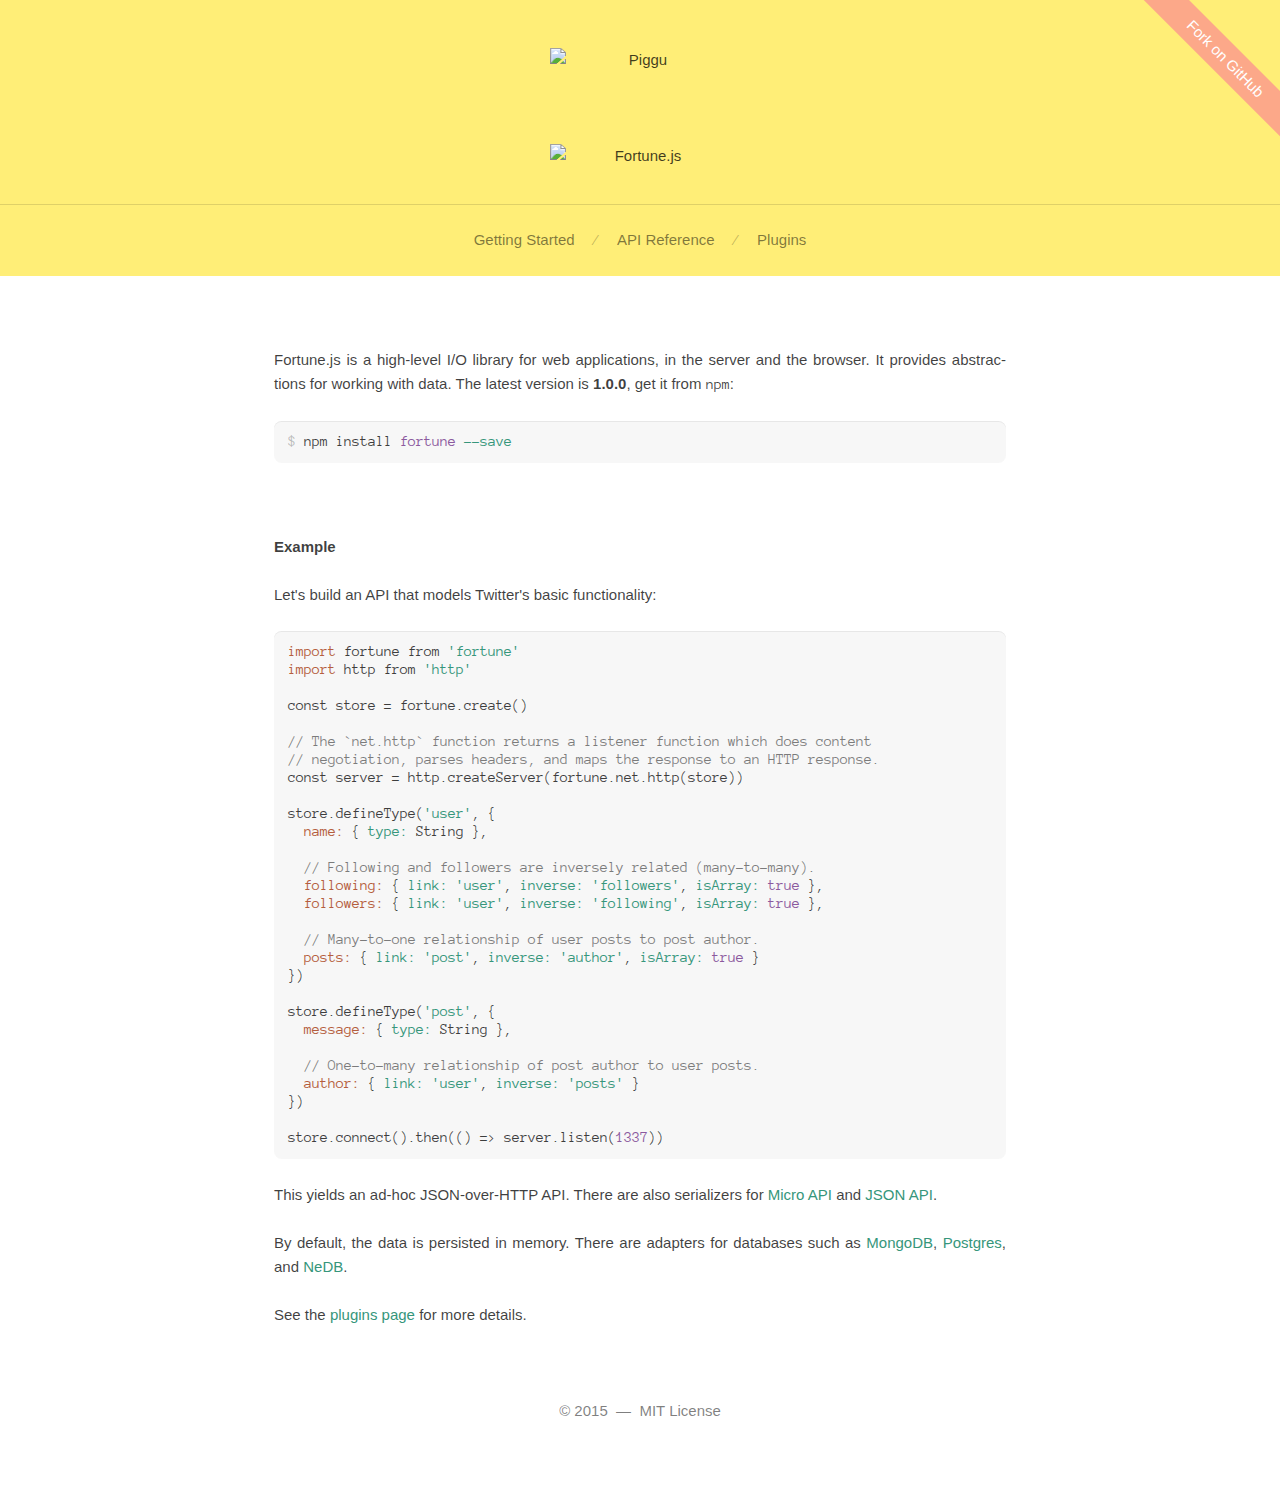
==== commit 1b6d71ac: "Update website from deploy script." ====
--- a/index.html
+++ b/index.html
@@ -5,7 +5,7 @@
 
 --><html lang="en"><head><title>Fortune.js</title><meta name="description" content="High-level I&#x2F;O library for web applications."><meta name="keywords" content="adapter,api,data,http,hypermedia,rest,serializer"><meta name="viewport" content="width=device-width,initial-scale=1"><meta charset="utf-8"><link rel="icon" href="./assets/piggu.png"><link rel="stylesheet" href="./assets/index.css"></head><body><header><a href="https://github.com/fortunejs/fortune" id="corner"><span>Fork on</span> GitHub</a> <a href="./"><img src="./assets/piggu.svg" alt="Piggu" class="emblem"></a> <a href="./"><img src="./assets/fortune_type.svg" alt="Fortune.js" class="logo-type"></a><nav><a href="./getting-started/">Getting Started</a><!--
         --><a href="./api/">API Reference</a><!--
-        --><a href="./plugins/">Plugins</a></nav></header><article><p>Fortune.js is a high-level I/O library for web applications, in the server and the browser. It provides abstractions for working with data. The latest version is <strong>1.0.0-rc.14</strong>, get it from <code>npm</code>:</p><pre class="install"><code>npm install fortune<span class="hljs-literal">@latest</span> <span class="hljs-string">--save</span></code></pre><h4>Example</h4><p>Let&#39;s build an API that models Twitter&#39;s basic functionality:</p><pre><code class="lang-js"><span class="hljs-keyword">import</span> fortune from <span class="hljs-string">'fortune'</span>
+        --><a href="./plugins/">Plugins</a></nav></header><article><p>Fortune.js is a high-level I/O library for web applications, in the server and the browser. It provides abstractions for working with data. The latest version is <strong>1.0.0</strong>, get it from <code>npm</code>:</p><pre class="install"><code>npm install <span class="hljs-literal">fortune</span> <span class="hljs-string">--save</span></code></pre><h4>Example</h4><p>Let&#39;s build an API that models Twitter&#39;s basic functionality:</p><pre><code class="lang-js"><span class="hljs-keyword">import</span> fortune from <span class="hljs-string">'fortune'</span>
 <span class="hljs-keyword">import</span> http from <span class="hljs-string">'http'</span>
 
 const store = fortune.create()
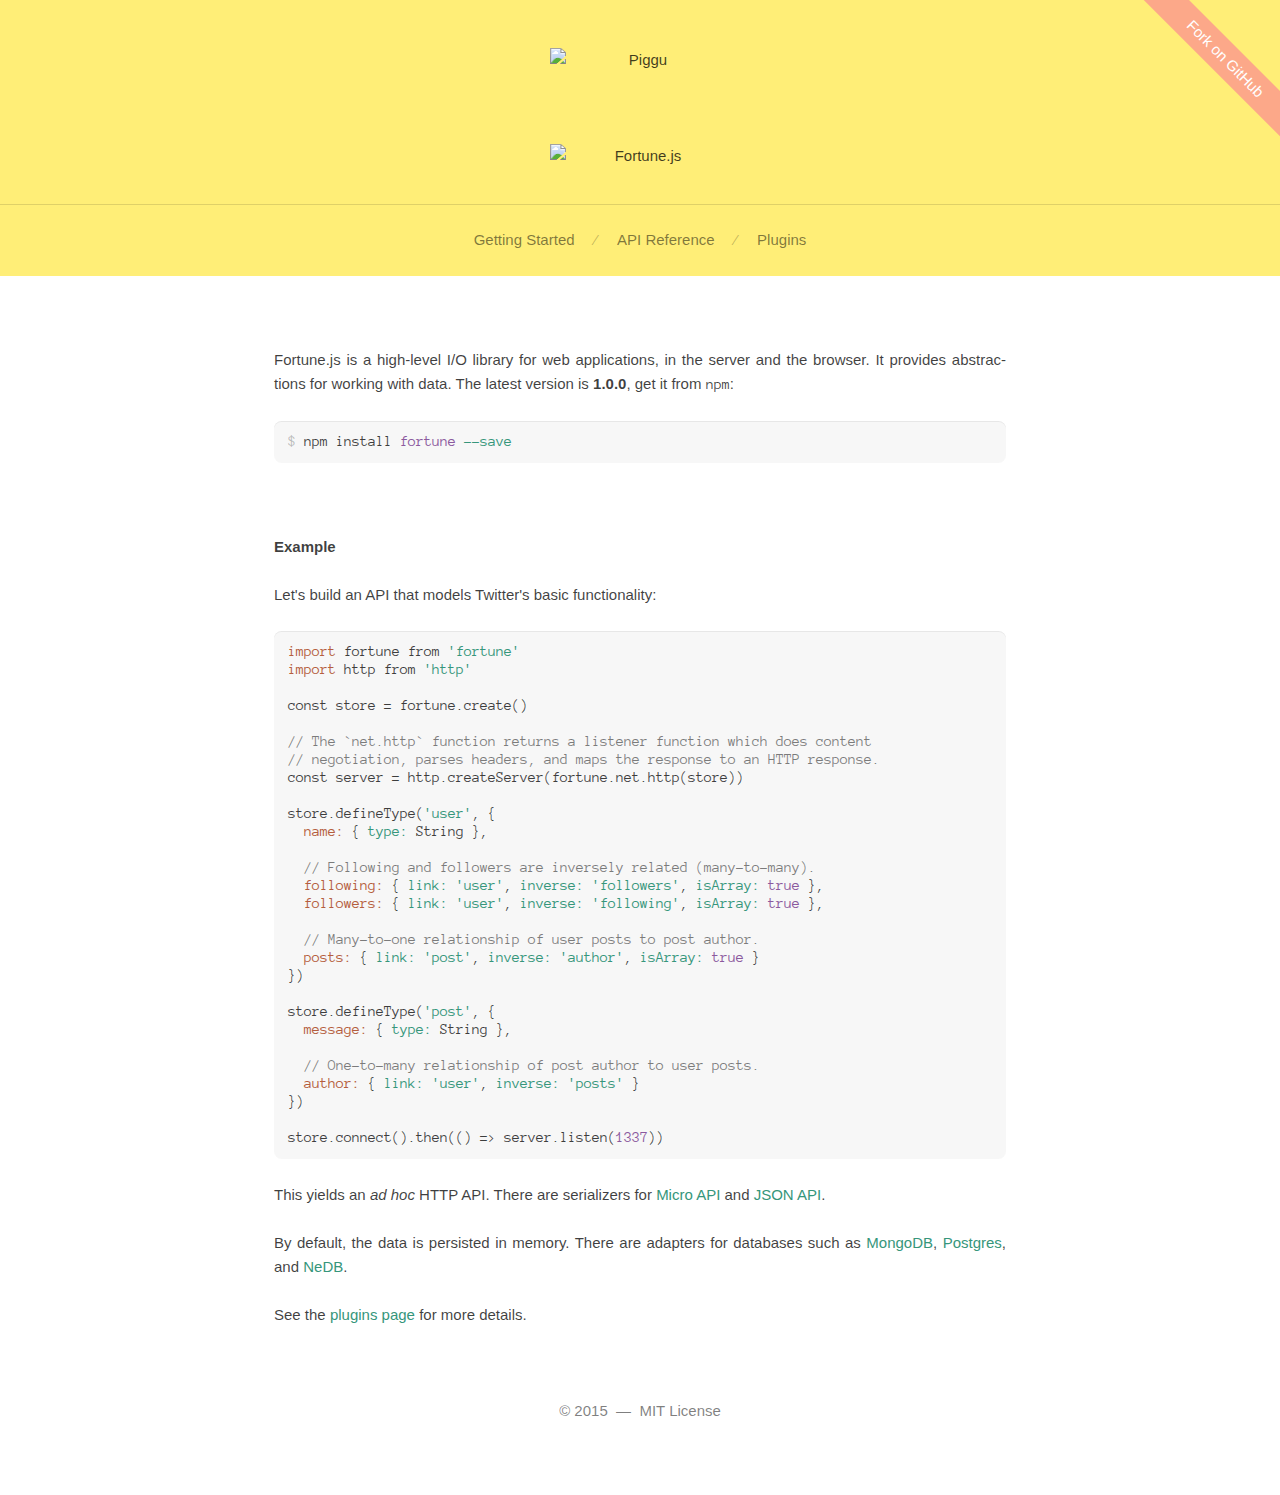
==== commit 68f0423f: "Update website from deploy script." ====
--- a/index.html
+++ b/index.html
@@ -33,4 +33,4 @@
 })
 
 store.connect().then(() =&gt; server.listen(<span class="hljs-number">1337</span>))
-</code></pre><p>This yields an ad-hoc JSON-over-HTTP API. There are also serializers for <a href="https://github.com/fortunejs/fortune-micro-api">Micro API</a> and <a href="https://github.com/fortunejs/fortune-json-api">JSON API</a>.</p><p>By default, the data is persisted in memory. There are adapters for databases such as <a href="https://github.com/fortunejs/fortune-mongodb">MongoDB</a>, <a href="https://github.com/fortunejs/fortune-postgres">Postgres</a>, and <a href="https://github.com/fortunejs/fortune-nedb">NeDB</a>.</p><p>See the <a href="http://fortunejs.com/plugins/">plugins page</a> for more details.</p></article><footer><p>&copy; 2015 &nbsp;&mdash;&nbsp; <a href="https://raw.githubusercontent.com/fortunejs/fortune/master/LICENSE">MIT License</a></p></footer></body></html>+</code></pre><p>This yields an <em>ad hoc</em> HTTP API. There are serializers for <a href="https://github.com/fortunejs/fortune-micro-api">Micro API</a> and <a href="https://github.com/fortunejs/fortune-json-api">JSON API</a>.</p><p>By default, the data is persisted in memory. There are adapters for databases such as <a href="https://github.com/fortunejs/fortune-mongodb">MongoDB</a>, <a href="https://github.com/fortunejs/fortune-postgres">Postgres</a>, and <a href="https://github.com/fortunejs/fortune-nedb">NeDB</a>.</p><p>See the <a href="http://fortunejs.com/plugins/">plugins page</a> for more details.</p></article><footer><p>&copy; 2015 &nbsp;&mdash;&nbsp; <a href="https://raw.githubusercontent.com/fortunejs/fortune/master/LICENSE">MIT License</a></p></footer></body></html>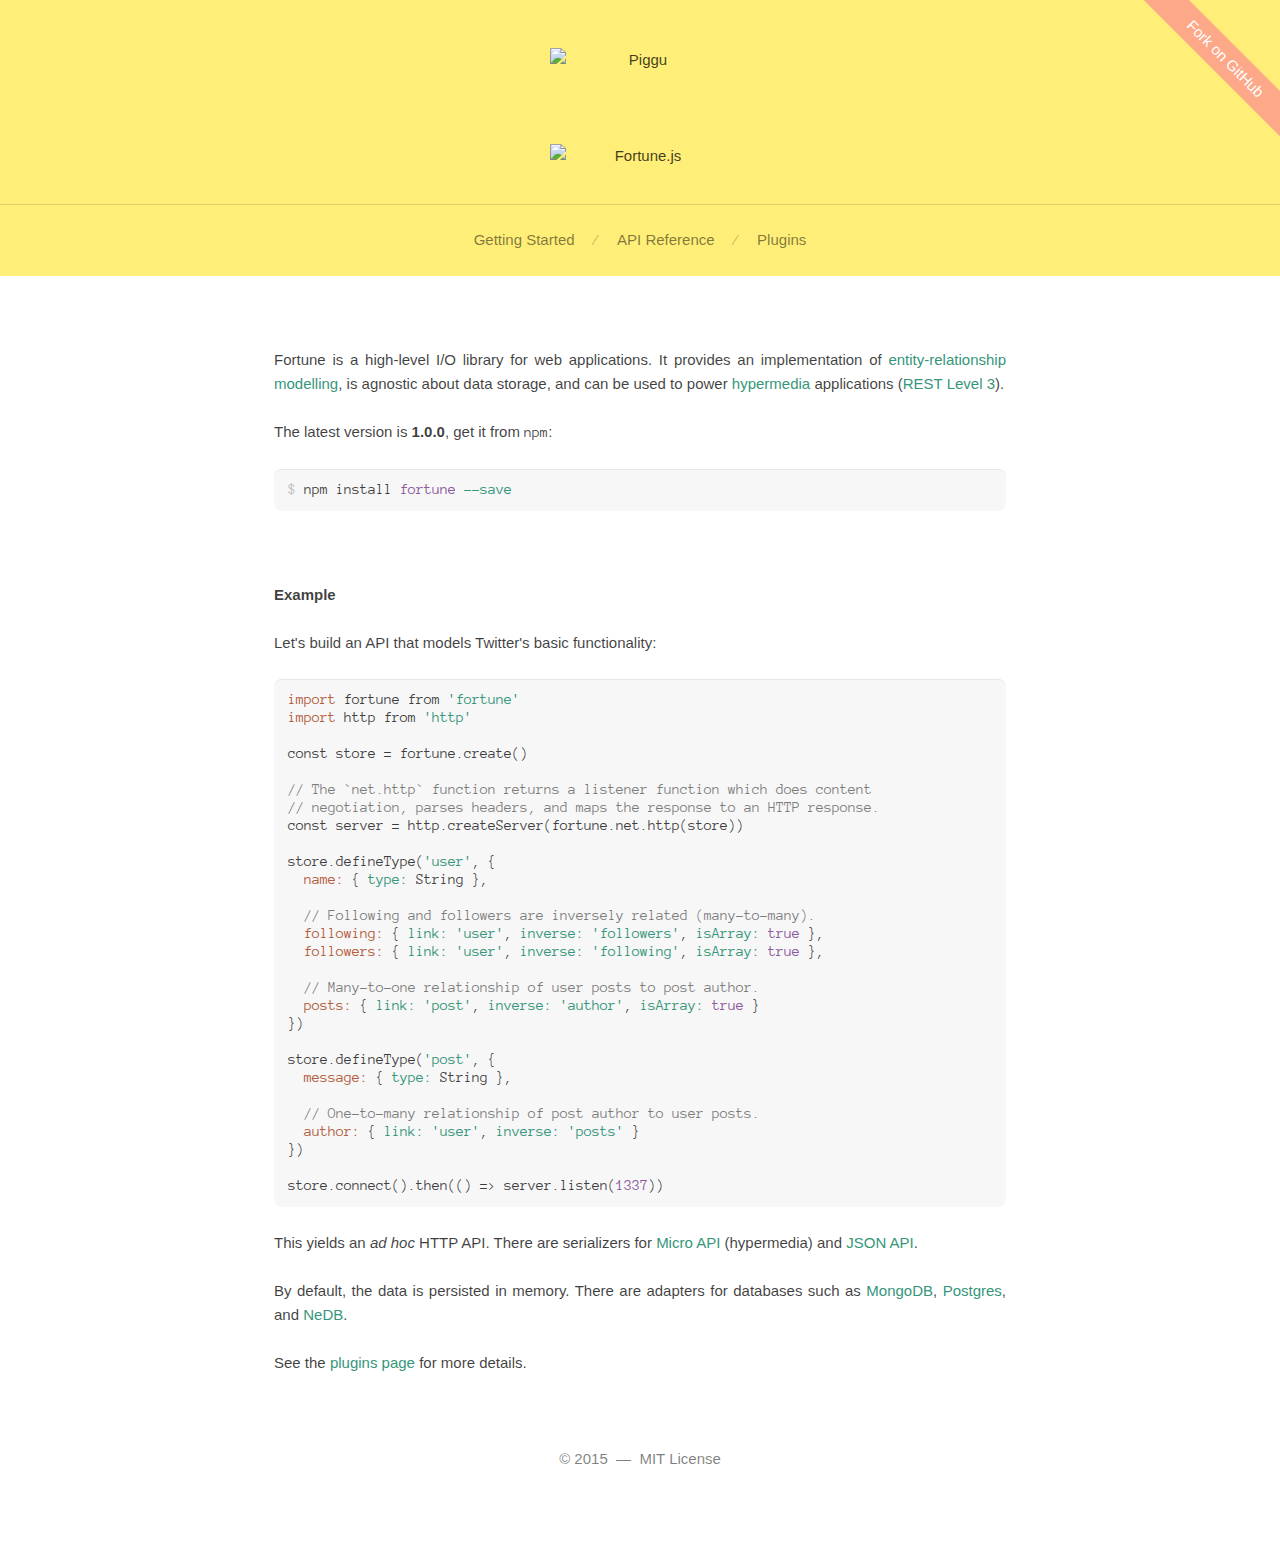
==== commit adfccaec: "Update website from deploy script." ====
--- a/index.html
+++ b/index.html
@@ -3,9 +3,9 @@
 This page is automatically generated. See:
 https://github.com/fortunejs/fortune/tree/master/website
 
---><html lang="en"><head><title>Fortune.js</title><meta name="description" content="High-level I&#x2F;O library for web applications."><meta name="keywords" content="adapter,api,data,http,hypermedia,rest,serializer"><meta name="viewport" content="width=device-width,initial-scale=1"><meta charset="utf-8"><link rel="icon" href="./assets/piggu.png"><link rel="stylesheet" href="./assets/index.css"></head><body><header><a href="https://github.com/fortunejs/fortune" id="corner"><span>Fork on</span> GitHub</a> <a href="./"><img src="./assets/piggu.svg" alt="Piggu" class="emblem"></a> <a href="./"><img src="./assets/fortune_type.svg" alt="Fortune.js" class="logo-type"></a><nav><a href="./getting-started/">Getting Started</a><!--
+--><html lang="en"><head><title>Fortune.js</title><meta name="description" content="High-level I&#x2F;O for web applications."><meta name="keywords" content="adapter,api,data,http,hypermedia,rest,serializer"><meta name="viewport" content="width=device-width,initial-scale=1"><meta charset="utf-8"><link rel="icon" href="./assets/piggu.png"><link rel="stylesheet" href="./assets/index.css"></head><body><header><a href="https://github.com/fortunejs/fortune" id="corner"><span>Fork on</span> GitHub</a> <a href="./"><img src="./assets/piggu.svg" alt="Piggu" class="emblem"></a> <a href="./"><img src="./assets/fortune_type.svg" alt="Fortune.js" class="logo-type"></a><nav><a href="./getting-started/">Getting Started</a><!--
         --><a href="./api/">API Reference</a><!--
-        --><a href="./plugins/">Plugins</a></nav></header><article><p>Fortune.js is a high-level I/O library for web applications, in the server and the browser. It provides abstractions for working with data. The latest version is <strong>1.0.0</strong>, get it from <code>npm</code>:</p><pre class="install"><code>npm install <span class="hljs-literal">fortune</span> <span class="hljs-string">--save</span></code></pre><h4>Example</h4><p>Let&#39;s build an API that models Twitter&#39;s basic functionality:</p><pre><code class="lang-js"><span class="hljs-keyword">import</span> fortune from <span class="hljs-string">'fortune'</span>
+        --><a href="./plugins/">Plugins</a></nav></header><article><p>Fortune is a high-level I/O library for web applications. It provides an implementation of <a href="https://en.wikipedia.org/wiki/Entity%E2%80%93relationship_model">entity-relationship modelling</a>, is agnostic about data storage, and can be used to power <a href="https://en.wikipedia.org/wiki/Hypermedia">hypermedia</a> applications (<a href="http://martinfowler.com/articles/richardsonMaturityModel.html">REST Level 3</a>).</p><p>The latest version is <strong>1.0.0</strong>, get it from <code>npm</code>:</p><pre class="install"><code>npm install <span class="hljs-literal">fortune</span> <span class="hljs-string">--save</span></code></pre><h4>Example</h4><p>Let&#39;s build an API that models Twitter&#39;s basic functionality:</p><pre><code class="lang-js"><span class="hljs-keyword">import</span> fortune from <span class="hljs-string">'fortune'</span>
 <span class="hljs-keyword">import</span> http from <span class="hljs-string">'http'</span>
 
 const store = fortune.create()
@@ -33,4 +33,4 @@
 })
 
 store.connect().then(() =&gt; server.listen(<span class="hljs-number">1337</span>))
-</code></pre><p>This yields an <em>ad hoc</em> HTTP API. There are serializers for <a href="https://github.com/fortunejs/fortune-micro-api">Micro API</a> and <a href="https://github.com/fortunejs/fortune-json-api">JSON API</a>.</p><p>By default, the data is persisted in memory. There are adapters for databases such as <a href="https://github.com/fortunejs/fortune-mongodb">MongoDB</a>, <a href="https://github.com/fortunejs/fortune-postgres">Postgres</a>, and <a href="https://github.com/fortunejs/fortune-nedb">NeDB</a>.</p><p>See the <a href="http://fortunejs.com/plugins/">plugins page</a> for more details.</p></article><footer><p>&copy; 2015 &nbsp;&mdash;&nbsp; <a href="https://raw.githubusercontent.com/fortunejs/fortune/master/LICENSE">MIT License</a></p></footer></body></html>+</code></pre><p>This yields an <em>ad hoc</em> HTTP API. There are serializers for <a href="https://github.com/fortunejs/fortune-micro-api">Micro API</a> (hypermedia) and <a href="https://github.com/fortunejs/fortune-json-api">JSON API</a>.</p><p>By default, the data is persisted in memory. There are adapters for databases such as <a href="https://github.com/fortunejs/fortune-mongodb">MongoDB</a>, <a href="https://github.com/fortunejs/fortune-postgres">Postgres</a>, and <a href="https://github.com/fortunejs/fortune-nedb">NeDB</a>.</p><p>See the <a href="http://fortunejs.com/plugins/">plugins page</a> for more details.</p></article><footer><p>&copy; 2015 &nbsp;&mdash;&nbsp; <a href="https://raw.githubusercontent.com/fortunejs/fortune/master/LICENSE">MIT License</a></p></footer></body></html>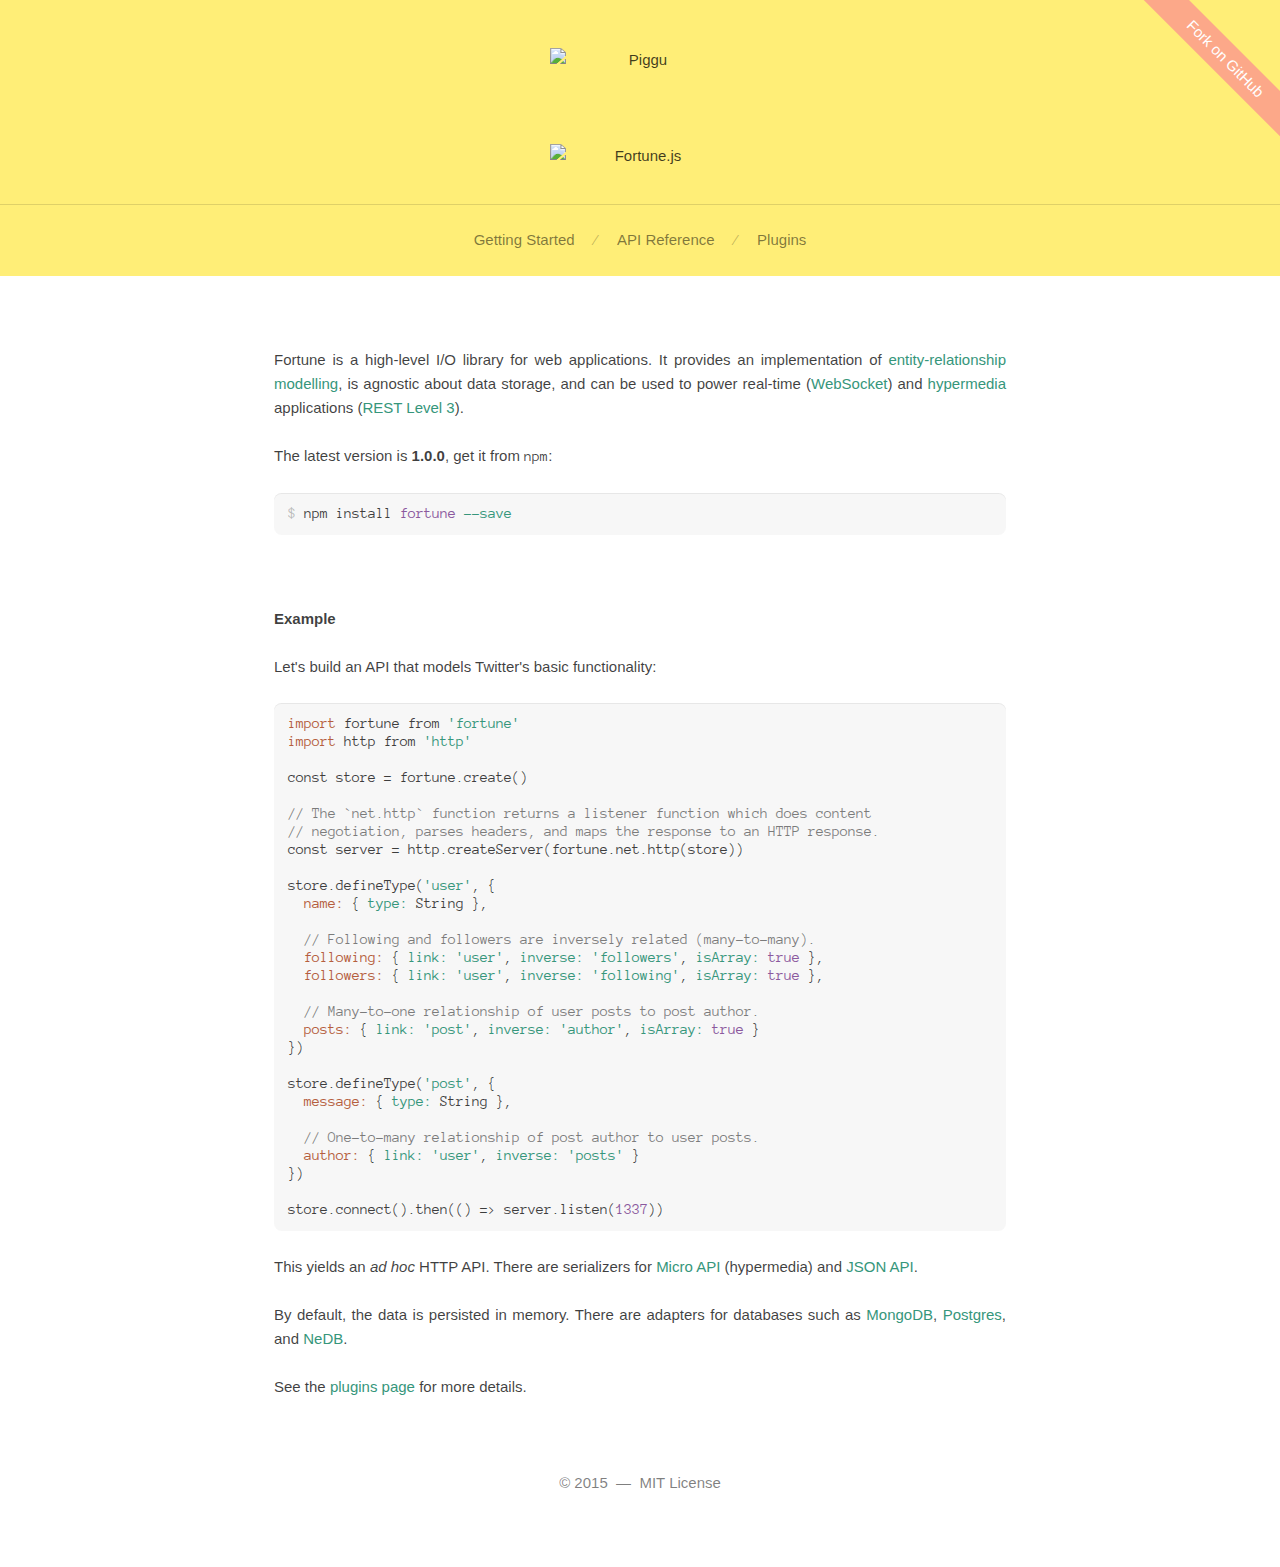
==== commit 205486e4: "Update website from deploy script." ====
--- a/index.html
+++ b/index.html
@@ -5,7 +5,7 @@
 
 --><html lang="en"><head><title>Fortune.js</title><meta name="description" content="High-level I&#x2F;O for web applications."><meta name="keywords" content="adapter,api,data,http,hypermedia,rest,serializer"><meta name="viewport" content="width=device-width,initial-scale=1"><meta charset="utf-8"><link rel="icon" href="./assets/piggu.png"><link rel="stylesheet" href="./assets/index.css"></head><body><header><a href="https://github.com/fortunejs/fortune" id="corner"><span>Fork on</span> GitHub</a> <a href="./"><img src="./assets/piggu.svg" alt="Piggu" class="emblem"></a> <a href="./"><img src="./assets/fortune_type.svg" alt="Fortune.js" class="logo-type"></a><nav><a href="./getting-started/">Getting Started</a><!--
         --><a href="./api/">API Reference</a><!--
-        --><a href="./plugins/">Plugins</a></nav></header><article><p>Fortune is a high-level I/O library for web applications. It provides an implementation of <a href="https://en.wikipedia.org/wiki/Entity%E2%80%93relationship_model">entity-relationship modelling</a>, is agnostic about data storage, and can be used to power <a href="https://en.wikipedia.org/wiki/Hypermedia">hypermedia</a> applications (<a href="http://martinfowler.com/articles/richardsonMaturityModel.html">REST Level 3</a>).</p><p>The latest version is <strong>1.0.0</strong>, get it from <code>npm</code>:</p><pre class="install"><code>npm install <span class="hljs-literal">fortune</span> <span class="hljs-string">--save</span></code></pre><h4>Example</h4><p>Let&#39;s build an API that models Twitter&#39;s basic functionality:</p><pre><code class="lang-js"><span class="hljs-keyword">import</span> fortune from <span class="hljs-string">'fortune'</span>
+        --><a href="./plugins/">Plugins</a></nav></header><article><p>Fortune is a high-level I/O library for web applications. It provides an implementation of <a href="https://en.wikipedia.org/wiki/Entity%E2%80%93relationship_model">entity-relationship modelling</a>, is agnostic about data storage, and can be used to power real-time (<a href="http://fortunejs.com/api/#net-websocket">WebSocket</a>) and <a href="https://en.wikipedia.org/wiki/Hypermedia">hypermedia</a> applications (<a href="http://martinfowler.com/articles/richardsonMaturityModel.html">REST Level 3</a>).</p><p>The latest version is <strong>1.0.0</strong>, get it from <code>npm</code>:</p><pre class="install"><code>npm install <span class="hljs-literal">fortune</span> <span class="hljs-string">--save</span></code></pre><h4>Example</h4><p>Let&#39;s build an API that models Twitter&#39;s basic functionality:</p><pre><code class="lang-js"><span class="hljs-keyword">import</span> fortune from <span class="hljs-string">'fortune'</span>
 <span class="hljs-keyword">import</span> http from <span class="hljs-string">'http'</span>
 
 const store = fortune.create()
